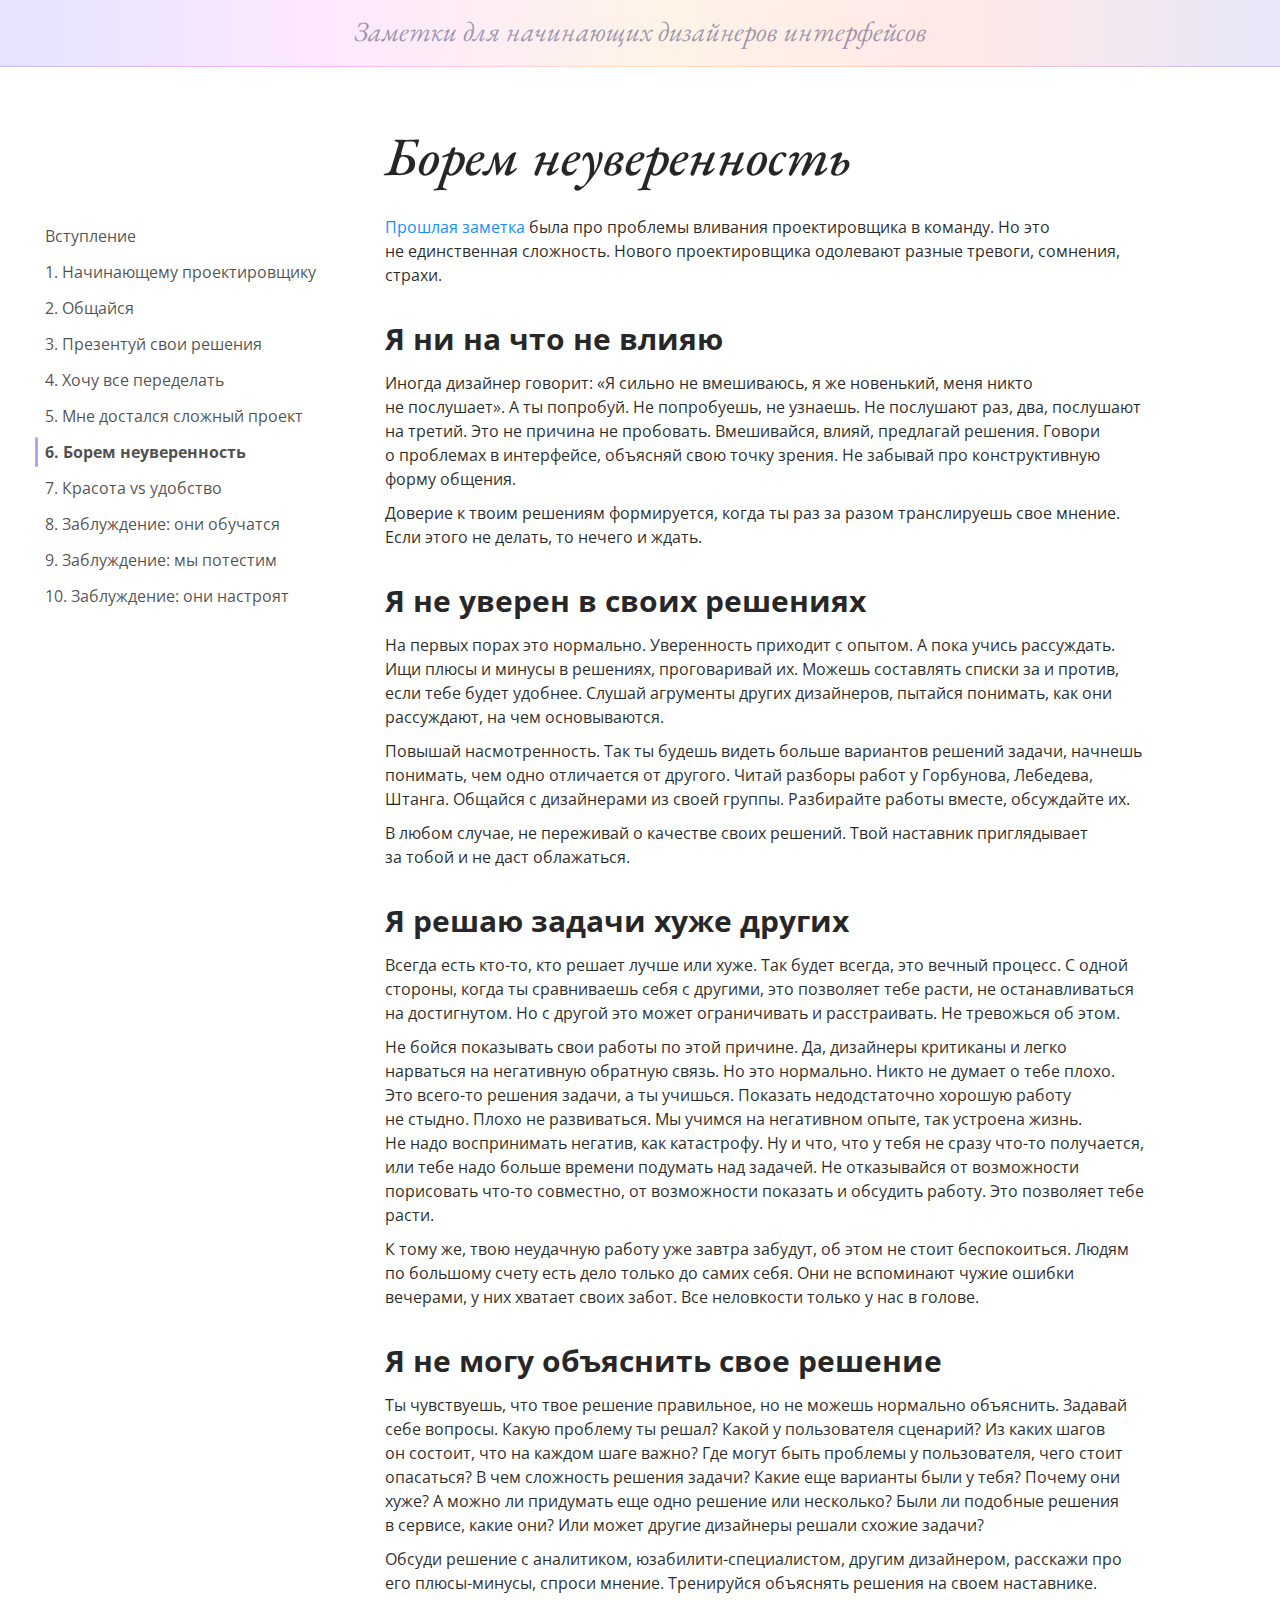
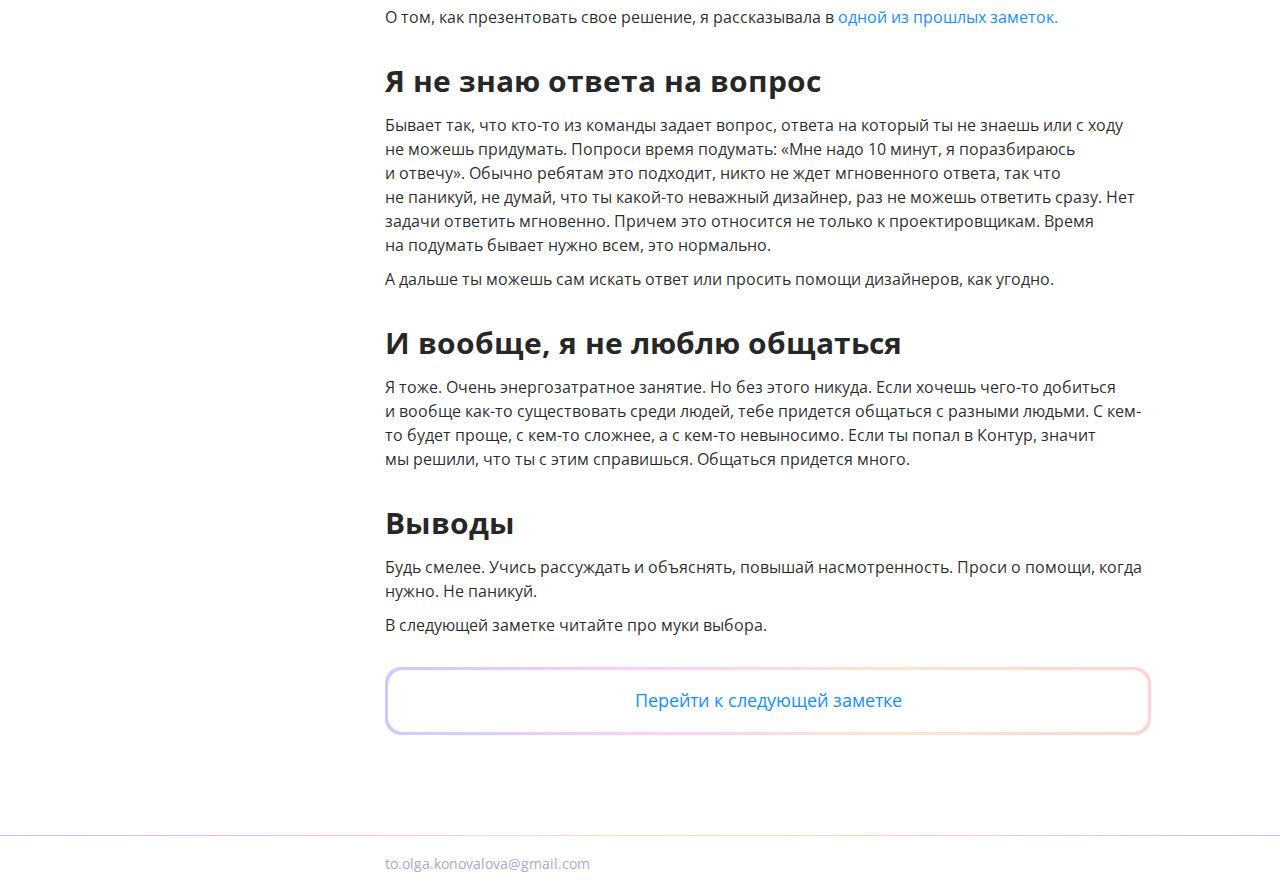
==== be-confident.html @ 61f2d7f6 "1" ====
<!DOCTYPE html>
<html lang="ru">

<head>
    <meta charset="UTF-8">
    <meta http-equiv="X-UA-Compatible" content="IE=edge">
    <meta name="viewport" content="width=device-width">

    <title>Заметки для начинающих дизайнеров интерфейсов</title>
    <meta name="title" content="Заметки для начинающих дизайнеров интерфейсов">
    <meta name="description" content="10 заметок для начинающих дизайнеров интерфейсов">

    <script src="https://ajax.googleapis.com/ajax/libs/jquery/3.6.0/jquery.min.js"></script>

    <link rel="preconnect" href="https://fonts.googleapis.com"> 
    <link rel="preconnect" href="https://fonts.gstatic.com" crossorigin> 
    <link href="https://fonts.googleapis.com/css2?family=EB+Garamond:ital,wght@1,400;1,500&family=Open+Sans:wght@400;700&display=swap" rel="stylesheet">

    <link rel="stylesheet" href="./reset.css">
    <link rel="stylesheet" href="./style.css">
    
    <!-- Yandex.Metrika counter -->
    <script type="text/javascript" >
        (function(m,e,t,r,i,k,a){m[i]=m[i]||function(){(m[i].a=m[i].a||[]).push(arguments)};
        m[i].l=1*new Date();k=e.createElement(t),a=e.getElementsByTagName(t)[0],k.async=1,k.src=r,a.parentNode.insertBefore(k,a)})
        (window, document, "script", "https://mc.yandex.ru/metrika/tag.js", "ym");
    
        ym(89495087, "init", {
            clickmap:true,
            trackLinks:true,
            accurateTrackBounce:true,
            webvisor:true
        });
    </script>
    <noscript><div><img src="https://mc.yandex.ru/watch/89495087" style="position:absolute; left:-9999px;" alt="" /></div></noscript>
    <!-- /Yandex.Metrika counter -->
</head>

<body>

    <div class="site-title">
        <div class="burger">
        </div>
        <div class="title-container">
            <span>
                <a href="index.html">Заметки для&nbsp;начинающих дизайнеров интерфейсов</a>
            </span>
        </div>
    </div>

    <div class="gradient-divider">
    </div>

    <div class="navigation">
    </div>
        
    <div class="text">
        <h1>Борем неуверенность</h1>
            <p>
                <a href="./too-hard.html">Прошлая заметка</a> была про проблемы вливания проектировщика в&nbsp;команду. Но&nbsp;это не&nbsp;единственная сложность. Нового проектировщика одолевают разные тревоги, сомнения, страхи.
            </p>
        <h2>
            Я&nbsp;ни&nbsp;на&nbsp;что не&nbsp;влияю
        </h2>
            <p>
                Иногда дизайнер говорит: &laquo;Я&nbsp;сильно не&nbsp;вмешиваюсь, я&nbsp;же новенький, меня никто не&nbsp;послушает&raquo;. А&nbsp;ты&nbsp;попробуй. Не&nbsp;попробуешь, не&nbsp;узнаешь. Не&nbsp;послушают раз, два, послушают на&nbsp;третий. Это не&nbsp;причина не&nbsp;пробовать. Вмешивайся, влияй, предлагай решения. Говори о&nbsp;проблемах в&nbsp;интерфейсе, объясняй свою точку зрения. Не&nbsp;забывай про конструктивную форму общения.
            </p>
            <p>
                Доверие к&nbsp;твоим решениям формируется, когда ты&nbsp;раз за&nbsp;разом транслируешь свое мнение. Если этого не&nbsp;делать, то&nbsp;нечего и&nbsp;ждать.
            </p>
        <h2>
            Я&nbsp;не&nbsp;уверен в&nbsp;своих решениях
        </h2>
            <p>
                На&nbsp;первых порах это нормально. Уверенность приходит с&nbsp;опытом. А&nbsp;пока учись рассуждать. Ищи плюсы и&nbsp;минусы в&nbsp;решениях, проговаривай&nbsp;их. Можешь составлять списки за&nbsp;и&nbsp;против, если тебе будет удобнее. Слушай агрументы других дизайнеров, пытайся понимать, как они рассуждают, на&nbsp;чем основываются.
            </p>
            <p>
                Повышай насмотренность. Так ты&nbsp;будешь видеть больше вариантов решений задачи, начнешь понимать, чем одно отличается от&nbsp;другого. Читай разборы работ у&nbsp;Горбунова, Лебедева, Штанга. Общайся с&nbsp;дизайнерами из&nbsp;своей группы. Разбирайте работы вместе, обсуждайте&nbsp;их.
            </p>
            <p>
                В&nbsp;любом случае, не&nbsp;переживай о&nbsp;качестве своих решений. Твой наставник приглядывает за&nbsp;тобой и&nbsp;не&nbsp;даст облажаться.
            </p>
        <h2>
            Я&nbsp;решаю задачи хуже других
        </h2>
            <p>
                Всегда есть кто-то, кто решает лучше или хуже. Так будет всегда, это вечный процесс. С&nbsp;одной стороны, когда ты&nbsp;сравниваешь себя с&nbsp;другими, это позволяет тебе расти, не&nbsp;останавливаться на&nbsp;достигнутом. Но&nbsp;с&nbsp;другой это может ограничивать и&nbsp;расстраивать. Не&nbsp;тревожься об&nbsp;этом.
            </p>
            <p>
                Не&nbsp;бойся показывать свои работы по&nbsp;этой причине. Да, дизайнеры критиканы и&nbsp;легко нарваться на&nbsp;негативную обратную связь. Но&nbsp;это нормально. Никто не&nbsp;думает о&nbsp;тебе плохо. Это всего-то решения задачи, а&nbsp;ты&nbsp;учишься. Показать недодстаточно хорошую работу не&nbsp;стыдно. Плохо не&nbsp;развиваться. Мы&nbsp;учимся на&nbsp;негативном опыте, так устроена жизнь. Не&nbsp;надо воспринимать негатив, как катастрофу. Ну&nbsp;и&nbsp;что, что у&nbsp;тебя не&nbsp;сразу что-то получается, или тебе надо больше времени подумать над задачей. Не&nbsp;отказывайся от&nbsp;возможности порисовать что-то совместно, от&nbsp;возможности показать и&nbsp;обсудить работу. Это позволяет тебе расти.
            </p>
            <p>
                К&nbsp;тому&nbsp;же, твою неудачную работу уже завтра забудут, об&nbsp;этом не&nbsp;стоит беспокоиться. Людям по&nbsp;большому счету есть дело только до&nbsp;самих себя. Они не&nbsp;вспоминают чужие ошибки вечерами, у&nbsp;них хватает своих забот. Все неловкости только у&nbsp;нас в&nbsp;голове.
            </p>
        <h2>
            Я&nbsp;не&nbsp;могу объяснить свое решение
        </h2>
            <p>
                Ты&nbsp;чувствуешь, что твое решение правильное, но&nbsp;не&nbsp;можешь нормально объяснить. Задавай себе вопросы. Какую проблему ты&nbsp;решал? Какой у&nbsp;пользователя сценарий? Из&nbsp;каких шагов он&nbsp;состоит, что на&nbsp;каждом шаге важно? Где могут быть проблемы у&nbsp;пользователя, чего стоит опасаться? В&nbsp;чем сложность решения задачи? Какие еще варианты были у&nbsp;тебя? Почему они хуже? А&nbsp;можно&nbsp;ли придумать еще одно решение или несколько? Были&nbsp;ли подобные решения в&nbsp;сервисе, какие они? Или может другие дизайнеры решали схожие задачи?
            </p>
            <p>
                Обсуди решение с&nbsp;аналитиком, юзабилити-специалистом, другим дизайнером, расскажи про его плюсы-минусы, спроси мнение. Тренируйся объяснять решения на&nbsp;своем наставнике.
            </p>
            <p>
                О&nbsp;том, как презентовать свое решение, я&nbsp;рассказывала в&nbsp;<a href="./present.html">одной из&nbsp;прошлых заметок.</a>
            </p>
        <h2>
            Я&nbsp;не&nbsp;знаю ответа на&nbsp;вопрос
        </h2>
            <p>
                Бывает так, что кто-то из&nbsp;команды задает вопрос, ответа на&nbsp;который ты&nbsp;не&nbsp;знаешь или с&nbsp;ходу не&nbsp;можешь придумать. Попроси время подумать: &laquo;Мне надо 10&nbsp;минут, я&nbsp;поразбираюсь и&nbsp;отвечу&raquo;. Обычно ребятам это подходит, никто не&nbsp;ждет мгновенного ответа, так что не&nbsp;паникуй, не&nbsp;думай, что ты&nbsp;какой-то неважный дизайнер, раз не&nbsp;можешь ответить сразу. Нет задачи ответить мгновенно. Причем это относится не&nbsp;только к&nbsp;проектировщикам. Время на&nbsp;подумать бывает нужно всем, это нормально.
            </p>
            <p>
                А&nbsp;дальше ты&nbsp;можешь сам искать ответ или просить помощи дизайнеров, как угодно.
            </p>
        <h2>
            И&nbsp;вообще, я&nbsp;не&nbsp;люблю общаться
        </h2>
            <p>
                Я&nbsp;тоже. Очень энергозатратное занятие. Но&nbsp;без этого никуда. Если хочешь чего-то добиться и&nbsp;вообще как-то существовать среди людей, тебе придется общаться с&nbsp;разными людьми. С&nbsp;кем-то будет проще, с&nbsp;кем-то сложнее, а&nbsp;с&nbsp;кем-то невыносимо. Если ты&nbsp;попал в&nbsp;Контур, значит мы&nbsp;решили, что ты&nbsp;с&nbsp;этим справишься. Общаться придется много.
            </p>
        <h2>
            Выводы
        </h2>
            <p>
                Будь смелее. Учись рассуждать и&nbsp;объяснять, повышай насмотренность. Проси о&nbsp;помощи, когда нужно. Не&nbsp;паникуй.
            </p>
            <p>
                В&nbsp;следующей заметке читайте про муки выбора.
            </p>

        <div class="next-article-wrap">
            <a href="">
                <div class="next-article">
                    <span>Перейти к следующей заметке</span>
                </div>
            </a>
        </div>

    </div>

    <div class="gradient-divider">
    </div>

    <footer>
        <div class="facepalm"></div>
        <div class="footer-content">
            <a href="mailto:to.olga.konovalova@gmail.com">to.olga.konovalova@gmail.com</a>
        </div>
    </footer>

</body>

<script src="./navigation.js"></script>

</html>
---- style.css ----
body {
    overflow: auto;
    width: 100%;
    display: flex;
    flex-direction: row;
    flex-wrap: wrap;
    justify-content: center;
    font-family: 'Open Sans', sans-serif;
    font-style: normal;
    font-weight: 400;
    font-size: 16px;
    line-height: 24px;
    color: rgba(0, 0, 0, 0.85);
}

footer {
    width: 100%;
    display: flex;
    flex-direction: row;
    flex-wrap: wrap;
    justify-content: center;
}

.footer-content {
    max-width: 760px;
    width: 100%;
    margin-right: 100px;
    margin-top: 15px;
    margin-bottom: 16px;
}

.facepalm {
    width: 320px;
    margin-right: 30px;
}

::-webkit-scrollbar {
    width: 0px;
    background: transparent; /* make scrollbar transparent */
}

img {
    max-width: 100%;
    height: auto;
    margin-top: 10px;
    margin-bottom: 20px;
}

h1 {
    font-family: 'EB Garamond';
    font-style: italic;
    font-weight: 500;
    font-size: 54px;
    line-height: 78px;
    margin-top: 50px;
    margin-bottom: 20px;
}

h2 {
    font-weight: 700;
    font-size: 30px;
    margin-top: 40px;
    margin-bottom: 20px;
}

h3 {
    font-weight: 600;
    font-size: 22px;
    margin-top: 40px;
    margin-bottom: 10px;
}

h4 {
    font-weight: 600;
    font-size: 16px;
    margin-top: 10px;

}

p {
    margin-bottom: 10px;
}

.bc {
    font-family: 'EB Garamond';
    font-style: italic;
    font-size: 24px;
    font-weight: 50;
    margin-bottom: 11px;
    line-height: 120%;
    color: rgba(0, 0, 0, 0.7)
}

a {
    color: rgba(22, 144, 255, 1);
    text-decoration: none;
}

a:hover {
    text-decoration: underline;
}

a img {
    cursor: zoom-in;
}

a[href^="mailto:"] {
    font-size: 14px;
    line-height: 20px;
    color: rgba(170, 168, 197, 1);
}

a[href^="mailto:"]:hover {
    color: rgba(22, 144, 255, 1);
}

.navigation {
    user-select: none;
    display: block;
    position: -webkit-sticky; /* Safari */
    position: sticky;
    top: 0;
    align-self: flex-start; 
    width: 320px;
    margin-top: 129px;
    margin-right: 30px;
    padding-top: 22px;
    font-style: normal;
    font-weight: 400;
    font-size: 16px;
    line-height: 22px;
    color: rgba(0, 0, 0, 0.7);
    background-color: #FFFFFF;
}

.navigation li {
    list-style: none;
    list-style-type: none;
    margin: 0;
    padding: 7px 0px 7px 10px;
    vertical-align: middle;
}

.navigation a {
    color: rgba(0, 0, 0, 0.7);
}

.active {
    font-weight: 700;
    background: url('IMG/Rectangle_light.svg') no-repeat left center;
}

li a {
    color: rgba(0, 0, 0, 0.7);
}

.site-title {
    width: 100%;
    background: linear-gradient(89.99deg, #E4E3FF 0.01%, #FDE8FF 25%, #FFF3E7 52.08%, #FFE8E7 74.99%, #E7E7F8 99.99%);
    color: rgba(0, 7, 71, 0.4);
    display: grid;
    grid-template-columns: 68px 1fr 68px;
    align-items: center;
}

.title-container {
    justify-self: center;
    margin-top: 8px;
    margin-bottom: 12px;
}

.title-container span {
    font-family: 'EB Garamond';
    font-style: italic;
    font-weight: 100;
    font-size: 28px;
    line-height: 36px;
}

span a {
    text-decoration: none;
    color: rgba(0, 7, 71, 0.4);
}

.burger {
    background-image: url('IMG/burger-light.svg');
    width: 66px;
    height: 66px;
    cursor: pointer;
    visibility: hidden;
}

.gradient-divider {
    width: 100%;
    height: 1px;
    background: linear-gradient(
        to right,
        rgba(190, 190, 255, 1),
        rgba(255, 183, 255, 1),
        rgba(255, 223, 186, 1),
        rgba(255, 200, 195, 1),
        rgba(191, 191, 255, 1)
    );
}

.text {
    max-width: 760px;
    margin-bottom: 100px;
    margin-right: 100px;
}

.next-article-wrap {
    user-select: none;
    margin-top: 30px;
    width: 100%;
    font-family: 'Open Sans';
    font-style: normal;
    font-weight: 400;
    font-size: 18px;
    text-align: center;
    line-height: 24px;
    color: rgba(22, 144, 255, 1);
    background: transparent;
    border-radius :16px;
    position: relative;
    background: linear-gradient(
        to right,
        rgba(202, 202, 255, 1),
        rgba(255, 206, 255, 1),
        rgba(255, 230, 202, 1),
        rgba(255, 212, 209, 1)
    );
    padding: 3px;
}

.next-article-wrap a:hover {
    text-decoration: none;
}

.next-article {
    cursor: pointer;
    border-radius :15px;
    background: #FFFFFF;
    padding-top: 18px;
    padding-bottom: 20px;
}

@media (prefers-color-scheme: dark) {
    :root {
        color-scheme: dark; 
        background-color: #121212;
    }
    body {
        background-color: #121212;
        color: rgba(255, 255, 255, 0.9);
    }
    footer div a[href^="mailto:"] {
        color: rgba(255, 255, 255, 0.5);
    }
    img {
        opacity: 0.9;
      }
    .navigation {
        background-color: #121212;
        z-index: 100;
    }
    .bc, .navigation, .navigation a {
        color: rgba(255, 255, 255, 0.9);
    }
    .site-title {
        background: none;
        color: rgba(147, 135, 183, 0.7);
    }
    span a {
        color: rgba(147, 135, 183, 0.7);
    }
    .title-container {
        margin-top: 10px;
        margin-bottom: 12px;
    }
    .gradient-divider {
        background: linear-gradient(
            to right,
            rgba(69, 69, 194, 0.5),
            rgba(220, 111, 220, 0.5),
            rgba(233, 132, 15, 0.5),
            rgba(210, 58, 46, 0.5),
            rgba(49, 49, 174, 0.5)
        );
    }
    .next-article-wrap {
        background: linear-gradient(
            to right,
            rgba(46, 76, 182, 1),
            rgba(160, 35, 152, 1),
            rgba(160, 37, 41, 1),
            rgba(50, 19, 153, 1)
        );
    }
    .next-article {
        background-color: #121212;
    }
    .burger {
        background-image: url('IMG/burger-light.svg');
        width: 66px;
        height: 66px;
        opacity: 50%;
        cursor: pointer;
        visibility: hidden;
    }
    .active {
        background: url('IMG/Rectangle_dark.svg') no-repeat left center;
    }
  }

@media only screen 
    and (min-width: 300px)
    and (max-width: 1200px)
    {
        h1 {
            font-size: 40px;
            line-height: 42px;
            margin-top: 30px;
            margin-bottom: 20px;
        }
        
        h2 {
            font-size: 20px;
            line-height: 28px;
            margin-top: 30px;
            margin-bottom: 10px;
        }
        h3 {
            font-size: 16px;
            margin-top: 30px;
            margin-bottom: 10px;
        }
        h4 {
            font-size: 20px;
            margin-top: 20px;
            margin-bottom: 10px;
            font-family: 'EB Garamond';
            font-style: italic;
            font-weight: 400;
        }
        .bc {
            font-size: 20px;
            margin-bottom: 20px;
            line-height: 24px;
        }
        .burger {
            visibility: visible;
        }
        .navigation {
            display: none;
            position: absolute;
            width: 100%;
            top: -57px;
            left: 0;
            font-size: 16px;
            box-shadow: 0px 6px 20px rgba(0, 0, 0, 0.2);
        }
        .navigation ul {
            padding-left: 20px;
            padding-right: 24px;
            padding-bottom: 24px;
        }
        .navigation li {
            padding: 14px 0px 14px 10px;
        }
        .text {
            width: auto;
            margin-right: 0;
            margin-bottom: 50px;
            padding-left: 24px;
            padding-right: 24px;
        }
        .footer-content {
            margin-right: 0;
            padding-left: 24px;
            padding-right: 24px;
        }
        .facepalm {
            display: none;
        }
        .title-container span {
            font-size: 22px;
            line-height: 22px;
        }
    }

@media only screen 
    and (min-width: 705px)
    and (max-width: 1200px)
    {
        .navigation {
            left: 0;
            top: 0;
            width: auto;
            padding-left: 12px;
            padding-right: 48px;
            padding-top: 12px;
            margin-top: 67px;
            box-shadow: 0px 6px 20px rgba(0, 0, 0, 0.2);
        }
        .navigation {
            padding-top: 32px;
            padding-right: 32px;
            padding-bottom: 10px;
        }
        .navigation li {
            padding: 9px 0px 9px 10px;
        }
        .bc {
            margin-bottom: 11px;
            }
    }
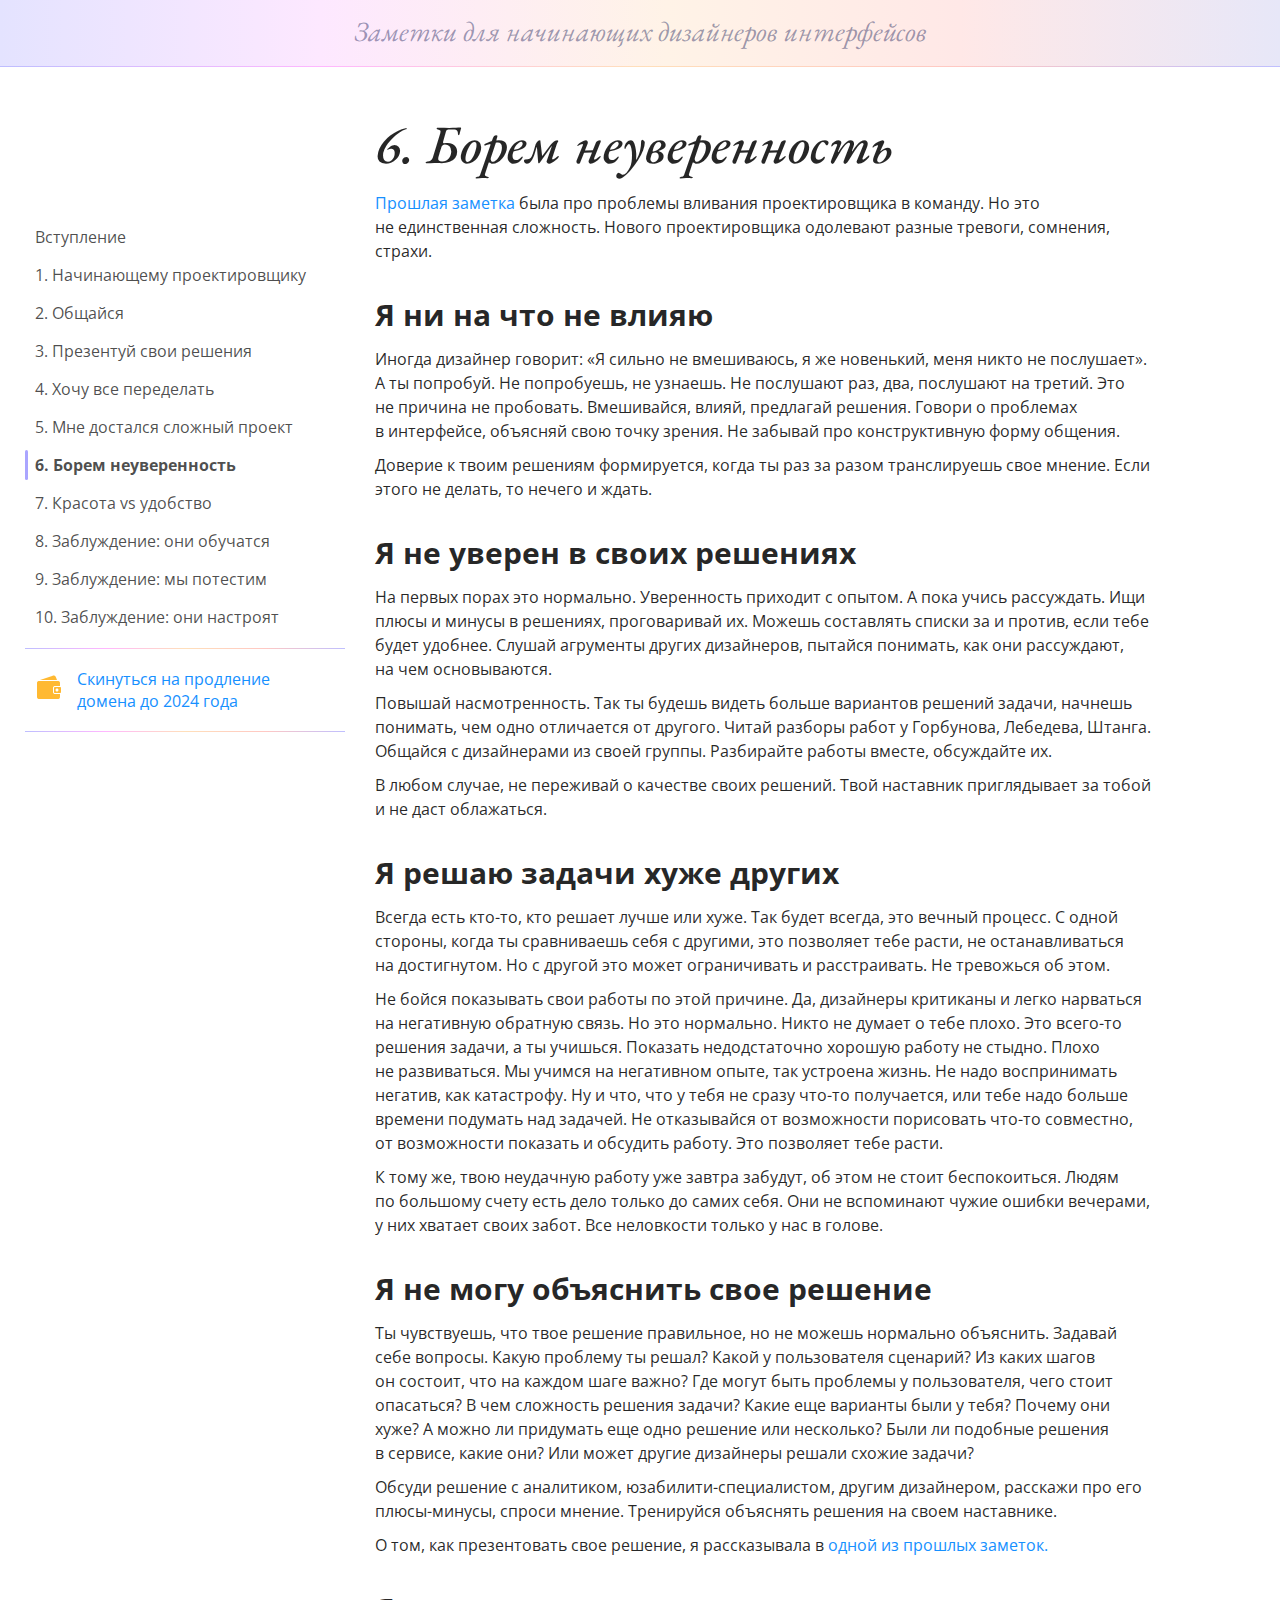
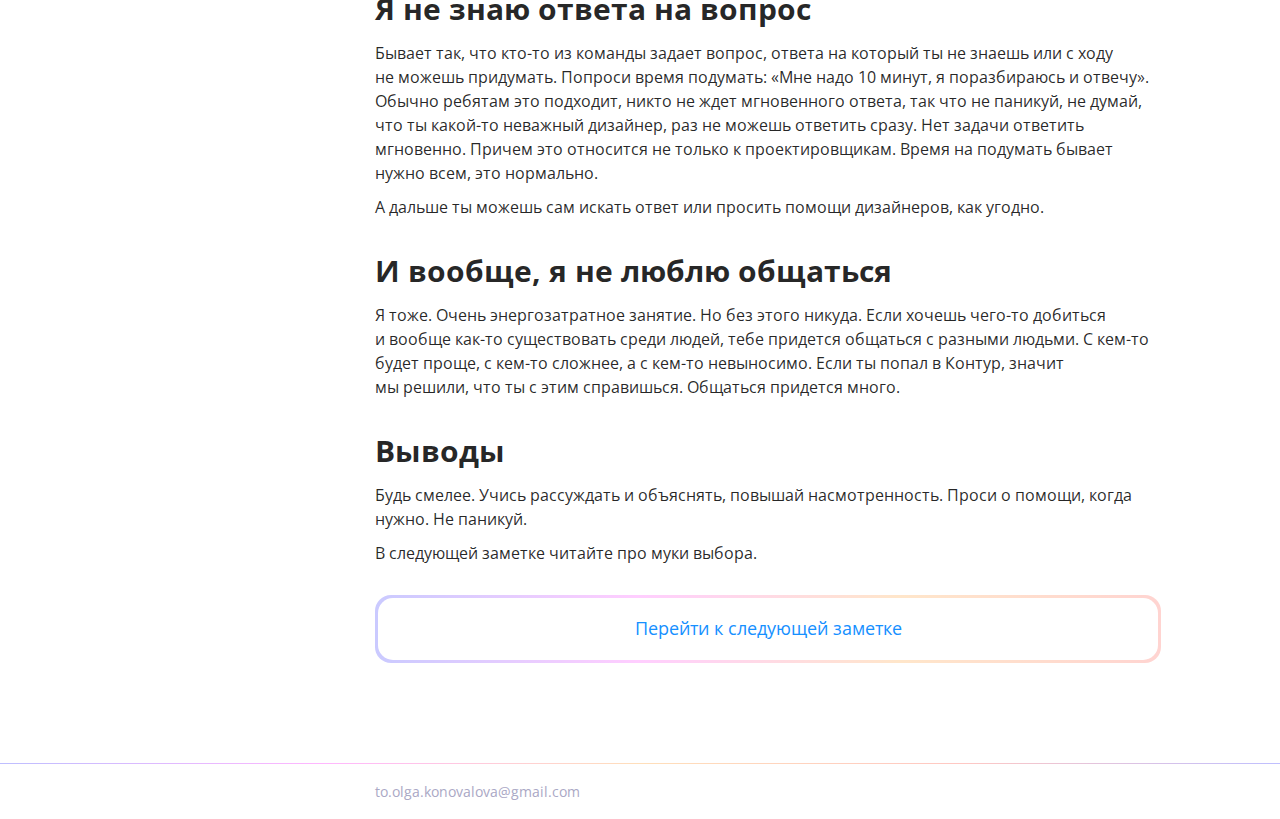
==== commit 43124361: "Donation" ====
--- a/be-confident.html
+++ b/be-confident.html
@@ -55,7 +55,7 @@
     </div>
         
     <div class="text">
-        <h1>Борем неуверенность</h1>
+        <h1>6. Борем неуверенность</h1>
             <p>
                 <a href="./too-hard.html">Прошлая заметка</a> была про проблемы вливания проектировщика в&nbsp;команду. Но&nbsp;это не&nbsp;единственная сложность. Нового проектировщика одолевают разные тревоги, сомнения, страхи.
             </p>
--- a/style.css
+++ b/style.css
@@ -12,7 +12,6 @@
     line-height: 24px;
     color: rgba(0, 0, 0, 0.85);
 }
-
 footer {
     width: 100%;
     display: flex;
@@ -20,67 +19,56 @@
     flex-wrap: wrap;
     justify-content: center;
 }
-
 .footer-content {
-    max-width: 760px;
+    max-width: 780px;
     width: 100%;
     margin-right: 100px;
     margin-top: 15px;
     margin-bottom: 16px;
 }
-
 .facepalm {
     width: 320px;
     margin-right: 30px;
 }
-
 ::-webkit-scrollbar {
     width: 0px;
     background: transparent; /* make scrollbar transparent */
 }
-
 img {
     max-width: 100%;
     height: auto;
     margin-top: 10px;
     margin-bottom: 20px;
 }
-
 h1 {
     font-family: 'EB Garamond';
     font-style: italic;
     font-weight: 500;
     font-size: 54px;
-    line-height: 78px;
+    line-height: 54px;
     margin-top: 50px;
     margin-bottom: 20px;
 }
-
 h2 {
     font-weight: 700;
     font-size: 30px;
     margin-top: 40px;
     margin-bottom: 20px;
 }
-
 h3 {
     font-weight: 600;
     font-size: 22px;
     margin-top: 40px;
     margin-bottom: 10px;
 }
-
 h4 {
     font-weight: 600;
     font-size: 16px;
     margin-top: 10px;
-
-}
-
+}
 p {
     margin-bottom: 10px;
 }
-
 .bc {
     font-family: 'EB Garamond';
     font-style: italic;
@@ -90,30 +78,24 @@
     line-height: 120%;
     color: rgba(0, 0, 0, 0.7)
 }
-
 a {
     color: rgba(22, 144, 255, 1);
     text-decoration: none;
 }
-
 a:hover {
     text-decoration: underline;
 }
-
 a img {
     cursor: zoom-in;
 }
-
 a[href^="mailto:"] {
     font-size: 14px;
     line-height: 20px;
     color: rgba(170, 168, 197, 1);
 }
-
 a[href^="mailto:"]:hover {
     color: rgba(22, 144, 255, 1);
 }
-
 .navigation {
     user-select: none;
     display: block;
@@ -132,28 +114,41 @@
     color: rgba(0, 0, 0, 0.7);
     background-color: #FFFFFF;
 }
-
+.navigation ul {
+    margin-bottom: 12px;
+}
 .navigation li {
     list-style: none;
     list-style-type: none;
     margin: 0;
-    padding: 7px 0px 7px 10px;
+    padding: 8px 0px 8px 10px;
     vertical-align: middle;
 }
-
-.navigation a {
+.navigation li:hover {
+    background: url('IMG/Rectangle_light_opacity.svg') no-repeat left center;
+}
+.navigation li a {
     color: rgba(0, 0, 0, 0.7);
-}
-
-.active {
+    text-decoration: none;
+}
+.navigation li.active {
     font-weight: 700;
     background: url('IMG/Rectangle_light.svg') no-repeat left center;
 }
-
-li a {
-    color: rgba(0, 0, 0, 0.7);
-}
-
+.navigation li.active:hover {
+    background: url('IMG/Rectangle_light.svg') no-repeat left center;
+}
+.donation {
+    display: flex;
+    flex-wrap: nowrap;
+    align-items: center;
+    padding-top: 12px;
+    padding-left: 12px;
+    padding-bottom: 12px;
+}
+.donation img {
+    margin-right: 16px;
+}
 .site-title {
     width: 100%;
     background: linear-gradient(89.99deg, #E4E3FF 0.01%, #FDE8FF 25%, #FFF3E7 52.08%, #FFE8E7 74.99%, #E7E7F8 99.99%);
@@ -162,13 +157,11 @@
     grid-template-columns: 68px 1fr 68px;
     align-items: center;
 }
-
 .title-container {
     justify-self: center;
     margin-top: 8px;
     margin-bottom: 12px;
 }
-
 .title-container span {
     font-family: 'EB Garamond';
     font-style: italic;
@@ -176,12 +169,10 @@
     font-size: 28px;
     line-height: 36px;
 }
-
 span a {
     text-decoration: none;
     color: rgba(0, 7, 71, 0.4);
 }
-
 .burger {
     background-image: url('IMG/burger-light.svg');
     width: 66px;
@@ -189,7 +180,6 @@
     cursor: pointer;
     visibility: hidden;
 }
-
 .gradient-divider {
     width: 100%;
     height: 1px;
@@ -202,9 +192,8 @@
         rgba(191, 191, 255, 1)
     );
 }
-
 .text {
-    max-width: 760px;
+    max-width: 780px;
     margin-bottom: 100px;
     margin-right: 100px;
 }
@@ -264,7 +253,7 @@
         background-color: #121212;
         z-index: 100;
     }
-    .bc, .navigation, .navigation a {
+    .bc, .navigation, .navigation li a {
         color: rgba(255, 255, 255, 0.9);
     }
     .site-title {
@@ -308,7 +297,15 @@
         cursor: pointer;
         visibility: hidden;
     }
-    .active {
+    .navigation li.active {
+        font-weight: 700;
+        background: url('IMG/Rectangle_dark.svg') no-repeat left center;
+        cursor: default;
+    }
+    .navigation li:hover {
+        background: url('IMG/Rectangle_dark_opacity.svg') no-repeat left center;
+    }
+    .navigation li.active:hover {
         background: url('IMG/Rectangle_dark.svg') no-repeat left center;
     }
   }
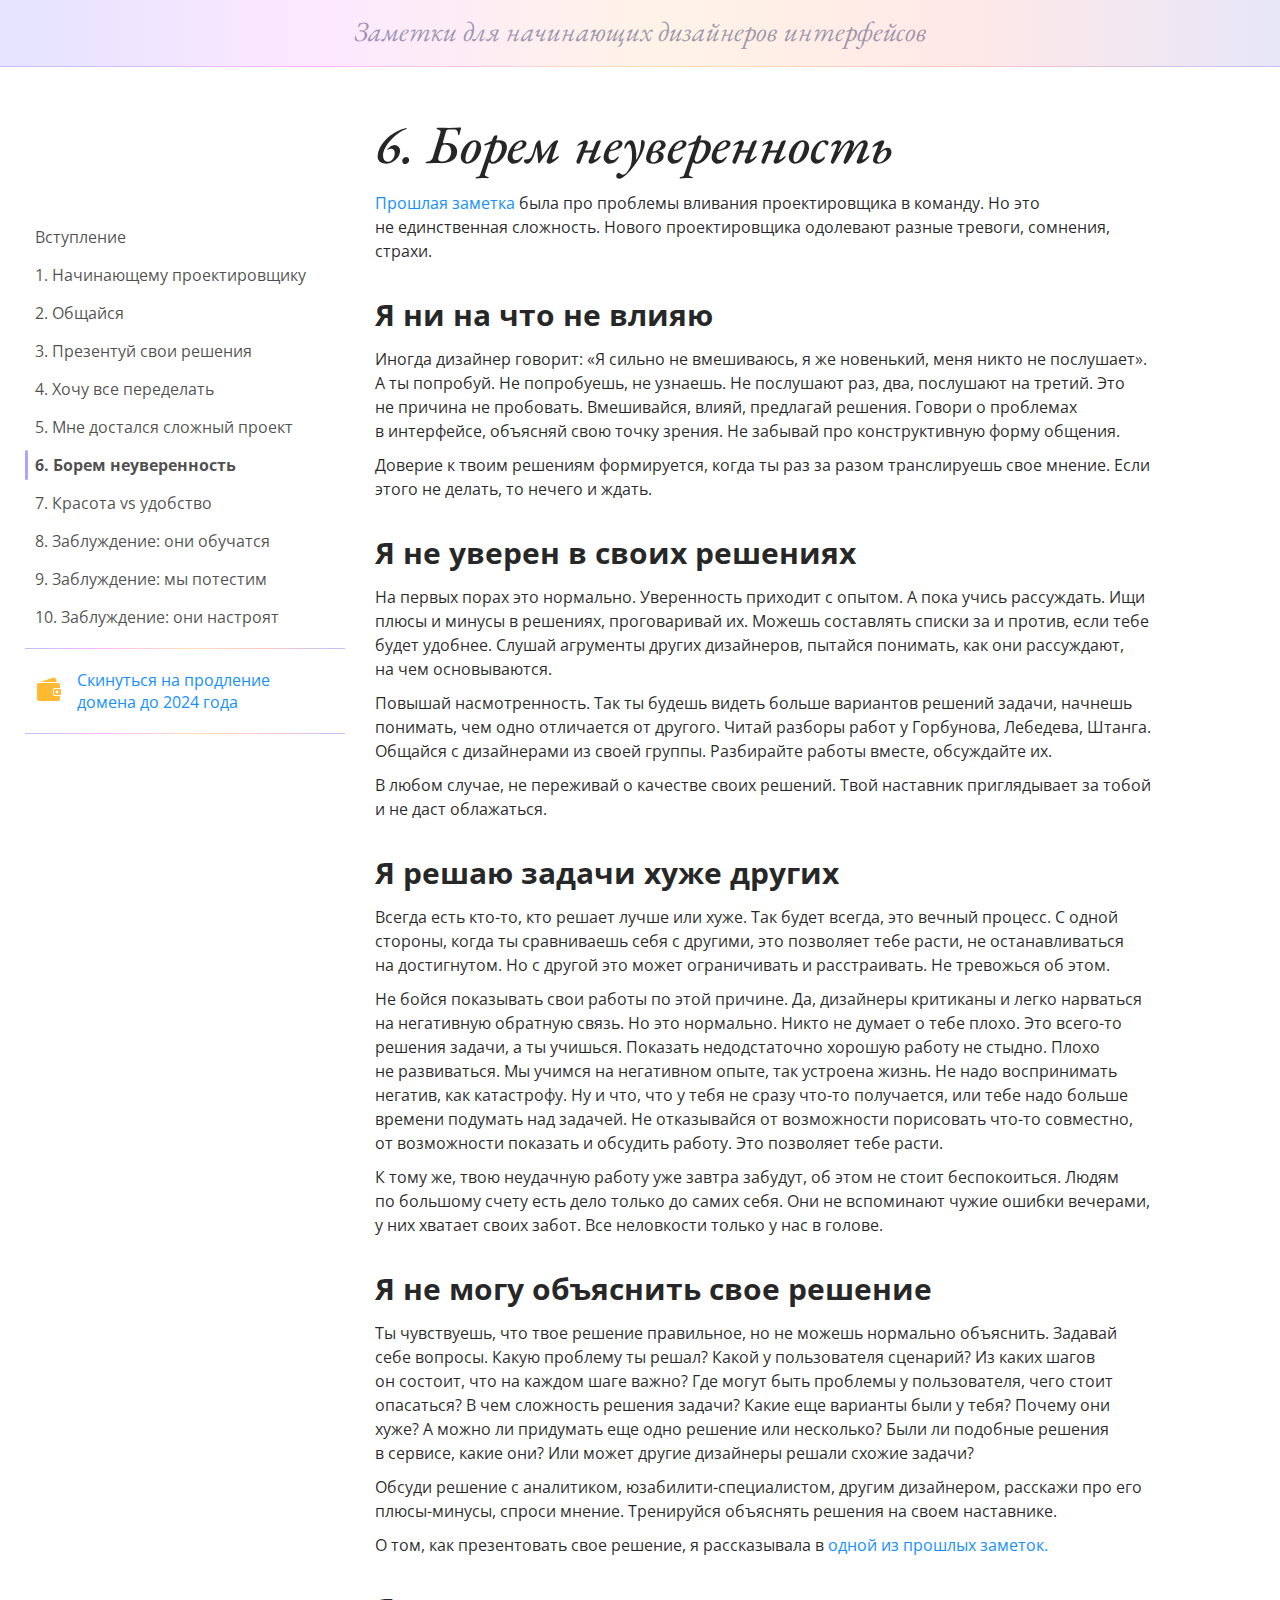
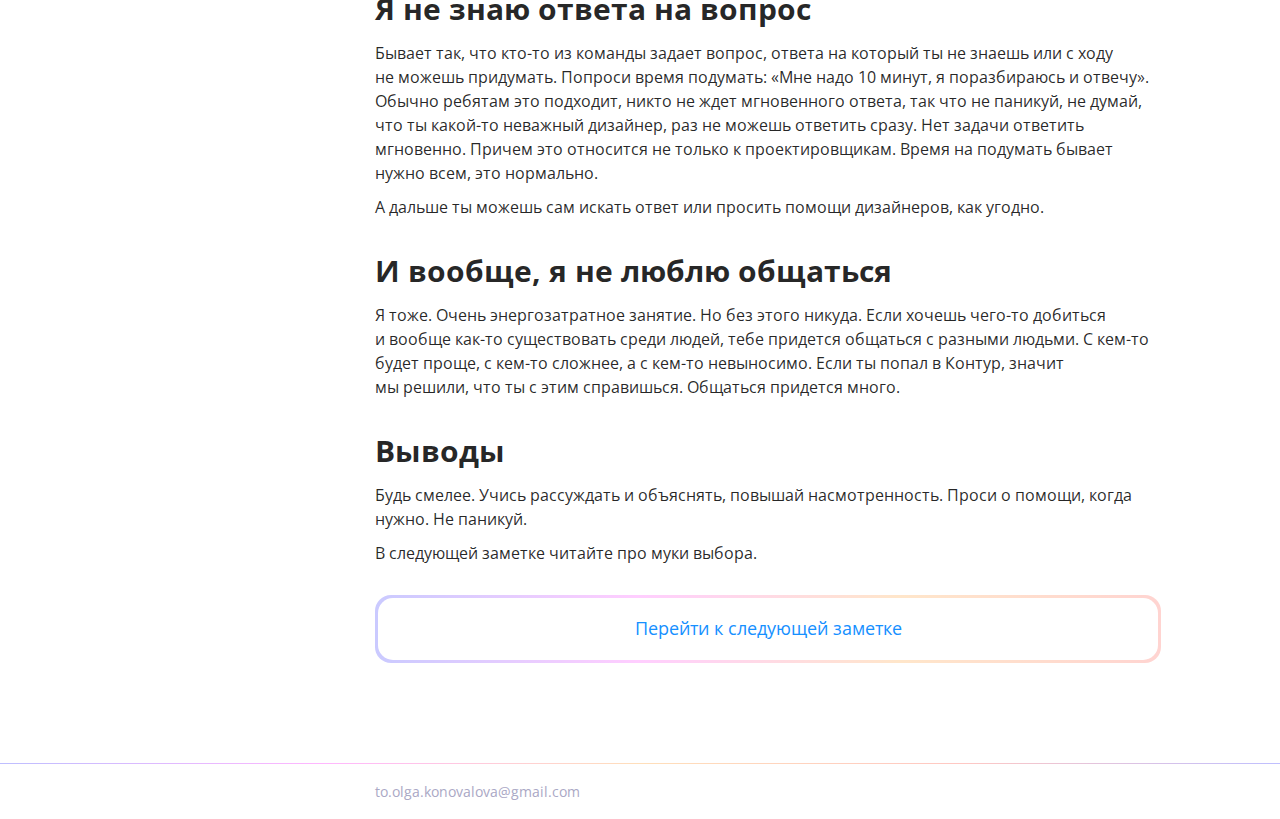
==== commit 49c43017: "1" ====
--- a/be-confident.html
+++ b/be-confident.html
@@ -8,7 +8,7 @@
 
     <title>Заметки для начинающих дизайнеров интерфейсов</title>
     <meta name="title" content="Заметки для начинающих дизайнеров интерфейсов">
-    <meta name="description" content="10 заметок для начинающих дизайнеров интерфейсов">
+    <meta name="description" content="Заметки для начинающих дизайнеров интерфейсов">
 
     <script src="https://ajax.googleapis.com/ajax/libs/jquery/3.6.0/jquery.min.js"></script>
 
--- a/style.css
+++ b/style.css
@@ -345,6 +345,9 @@
             margin-bottom: 20px;
             line-height: 24px;
         }
+        a:hover {
+            text-decoration: none;
+        }
         .burger {
             visibility: visible;
         }
@@ -352,7 +355,7 @@
             display: none;
             position: absolute;
             width: 100%;
-            top: -57px;
+            top: -56px;
             left: 0;
             font-size: 16px;
             box-shadow: 0px 6px 20px rgba(0, 0, 0, 0.2);
@@ -360,10 +363,19 @@
         .navigation ul {
             padding-left: 20px;
             padding-right: 24px;
-            padding-bottom: 24px;
+            padding-bottom: 12px;
         }
         .navigation li {
-            padding: 14px 0px 14px 10px;
+            padding: 12px 0px 12px 10px;
+        }
+        .navigation .donation {
+            padding-top: 12px;
+            padding-left: 32px;
+            padding-right: 24px;
+            padding-bottom: 12px;
+        }
+        .navigation div.gradient-divider:nth-child(4) {
+            display: none;
         }
         .text {
             width: auto;
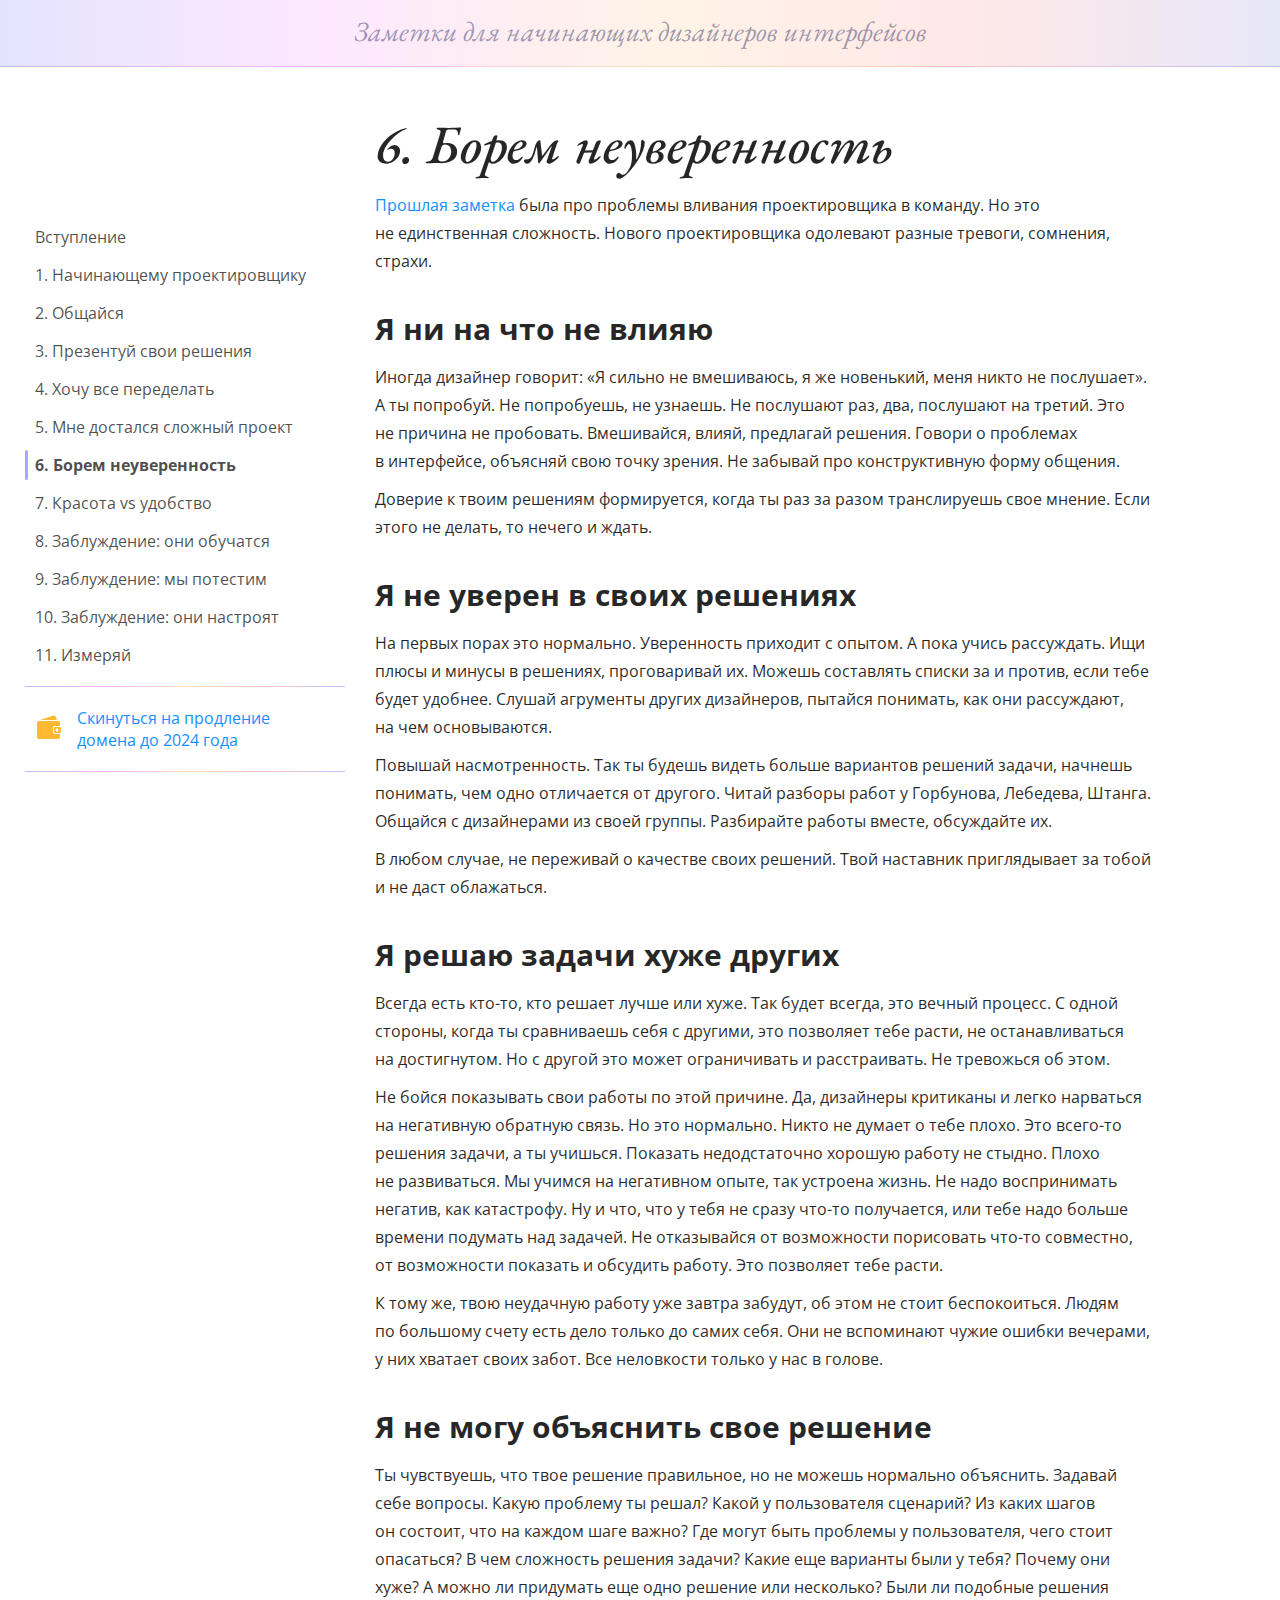
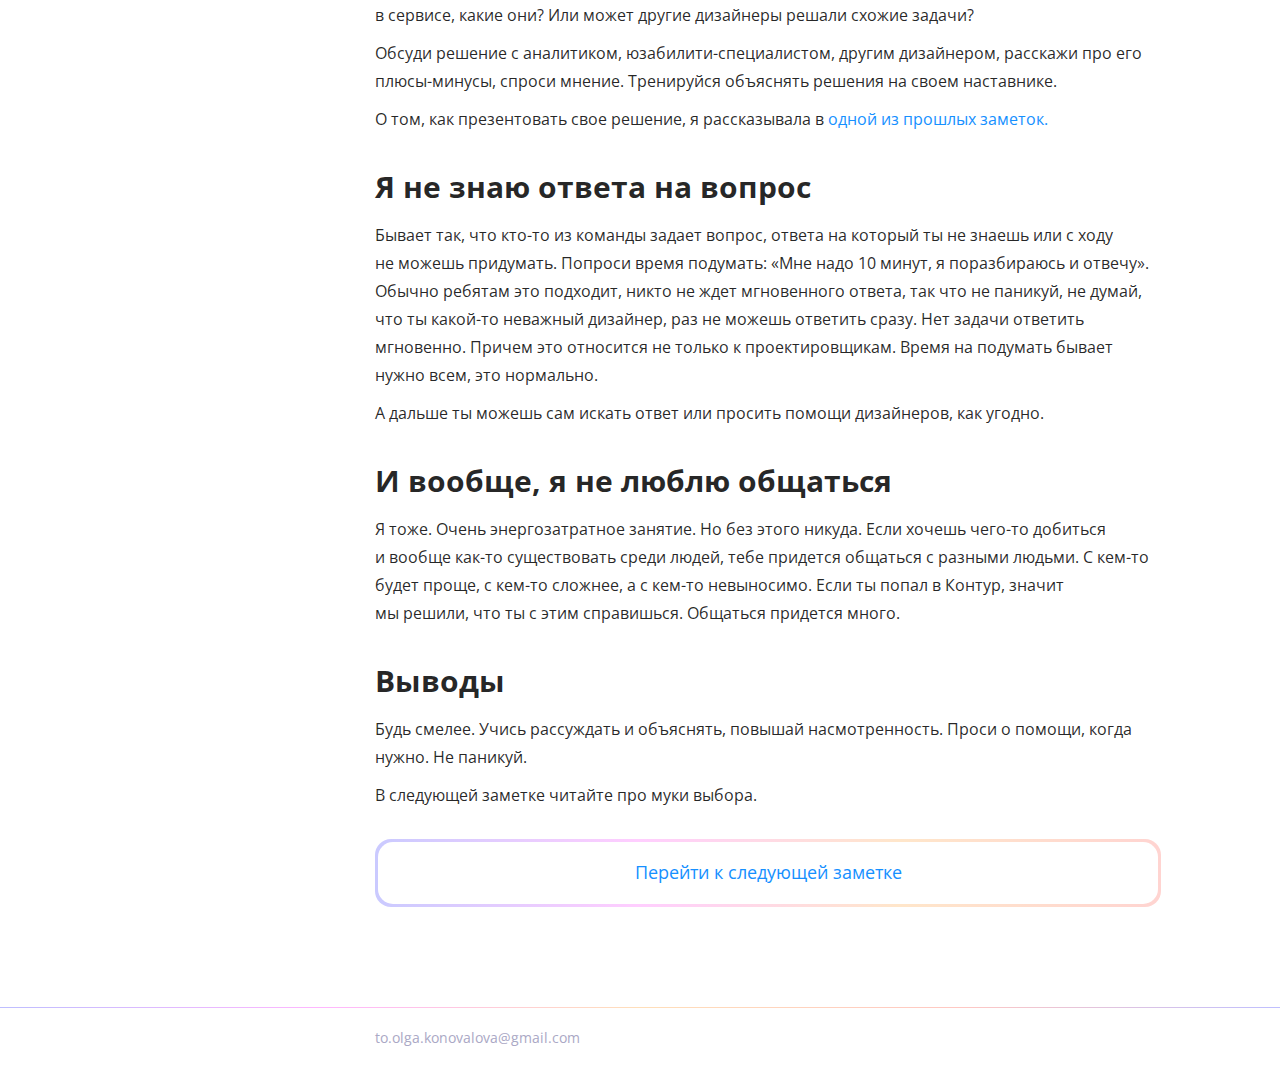
==== commit 3294a405: "Добавил предзагрузку всех страниц сайта" ====
--- a/be-confident.html
+++ b/be-confident.html
@@ -153,4 +153,28 @@
 
 <script src="./navigation.js"></script>
 
+<script type="speculationrules">
+    {
+        "prerender": [
+            {
+                "source": "list",
+                "urls": [
+                    "index.html",
+                    "new-designer.html",
+                    "talk.html",
+                    "present.html",
+                    "redesign.html",
+                    "too-hard.html",
+                    "be-confident.html",
+                    "beauty-vs-usability.html",
+                    "they-will-adjust.html",
+                    "they-will-learn.html",
+                    "we-will-test.html",
+                    "research.html"
+                ]
+            }
+        ]
+    }
+</script>
+
 </html>--- a/style.css
+++ b/style.css
@@ -9,7 +9,7 @@
     font-style: normal;
     font-weight: 400;
     font-size: 16px;
-    line-height: 24px;
+    line-height: 28px;
     color: rgba(0, 0, 0, 0.85);
 }
 footer {
@@ -406,21 +406,14 @@
             left: 0;
             top: 0;
             width: auto;
-            padding-left: 12px;
-            padding-right: 48px;
-            padding-top: 12px;
+            padding-top: 32px;
             margin-top: 67px;
             box-shadow: 0px 6px 20px rgba(0, 0, 0, 0.2);
         }
-        .navigation {
-            padding-top: 32px;
-            padding-right: 32px;
-            padding-bottom: 10px;
-        }
         .navigation li {
             padding: 9px 0px 9px 10px;
         }
-        .bc {
-            margin-bottom: 11px;
-            }
+        .donation {
+            margin-right: 14px;
+        }
     }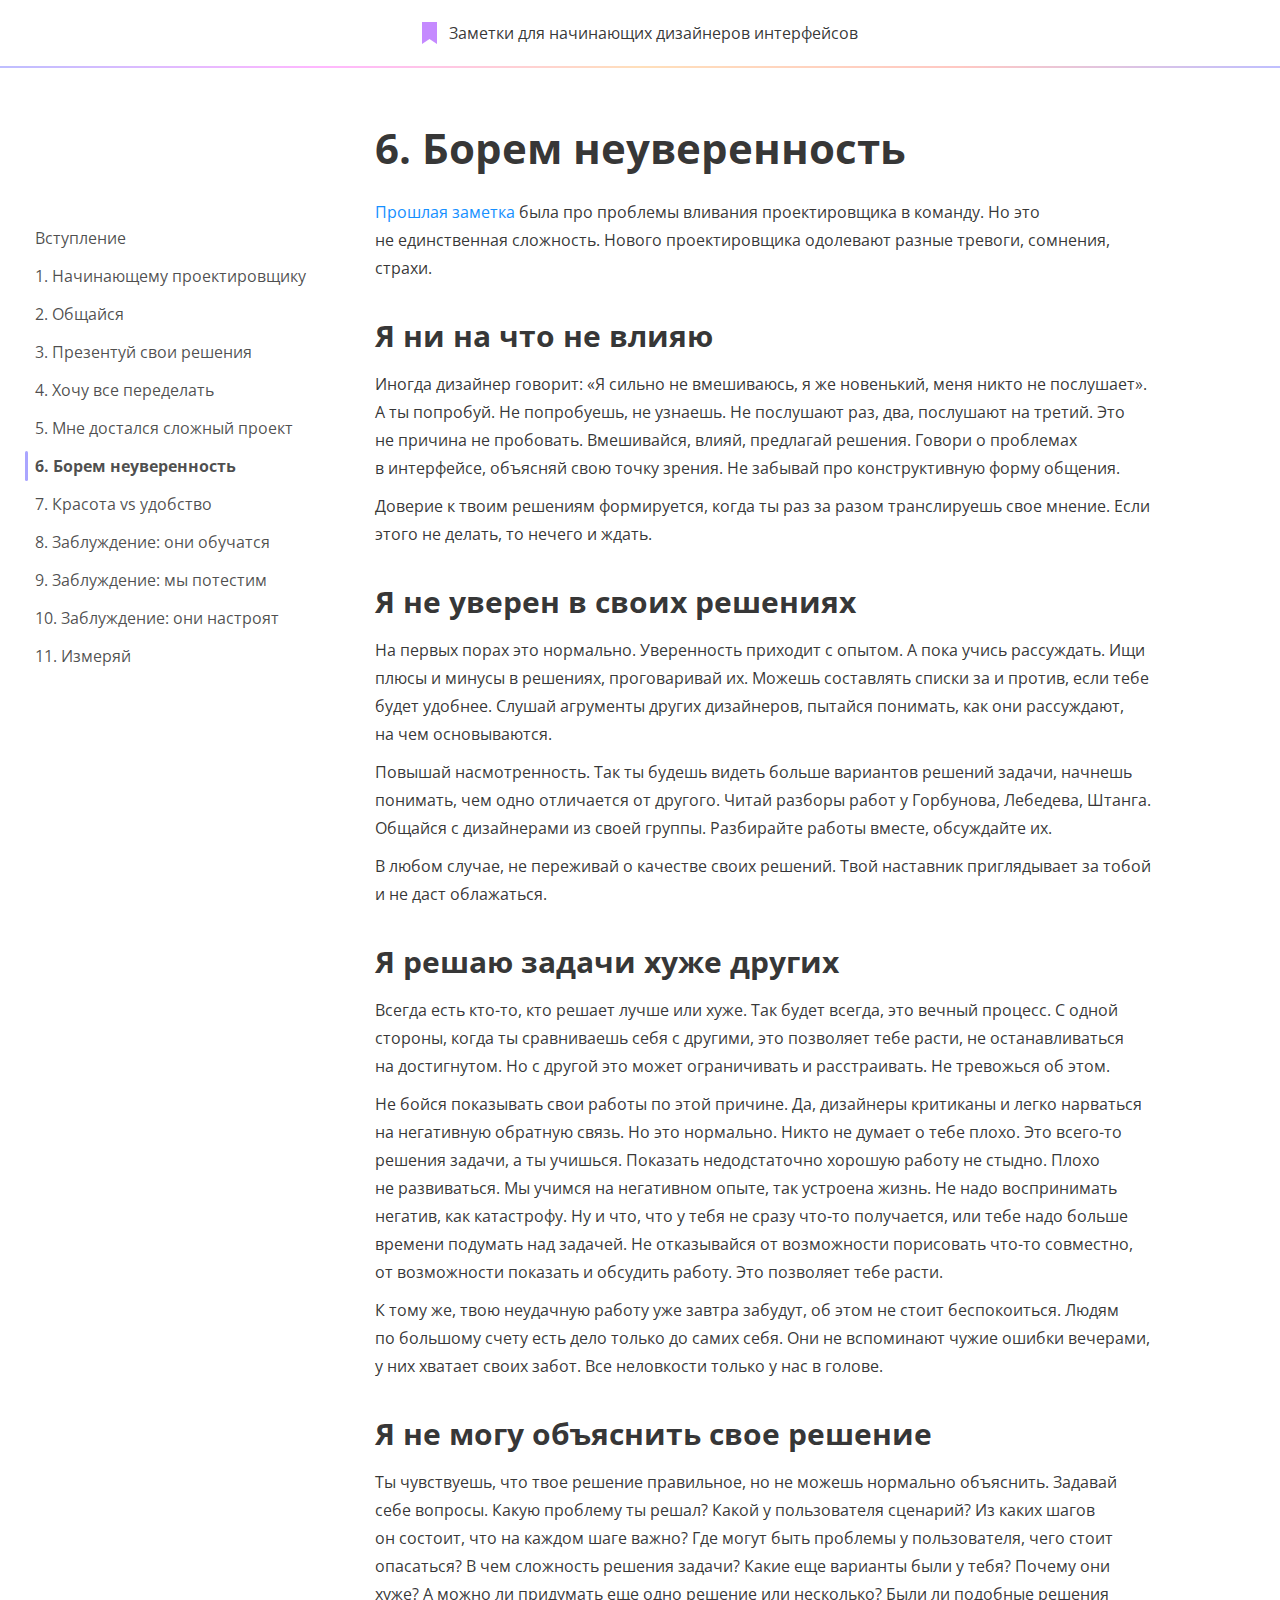
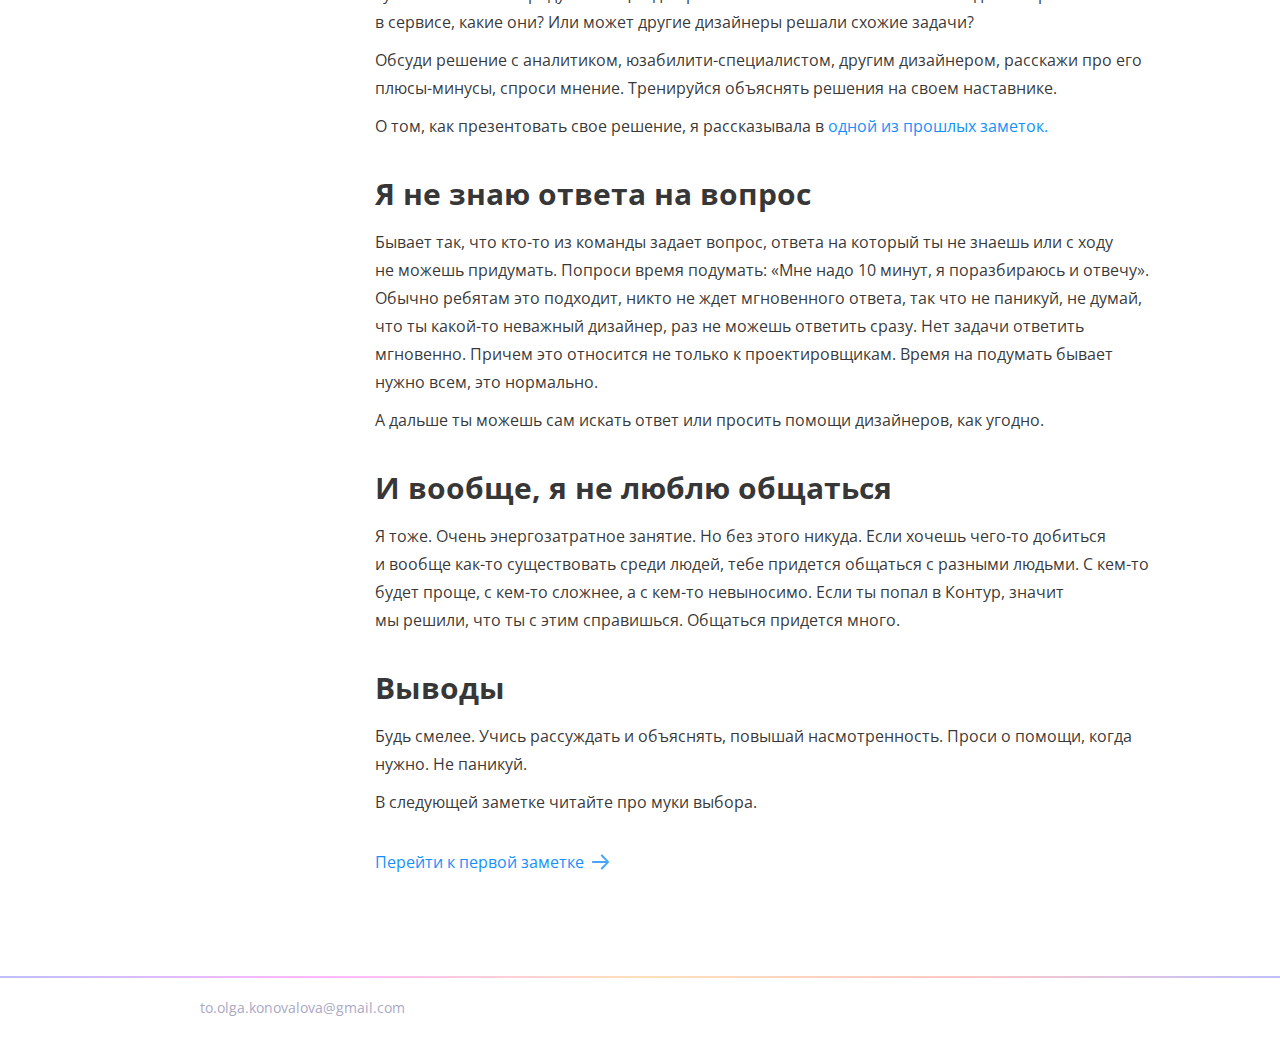
==== commit fadec75d: "Всё кроме футера" ====
--- a/be-confident.html
+++ b/be-confident.html
@@ -38,21 +38,7 @@
 
 <body>
 
-    <div class="site-title">
-        <div class="burger">
-        </div>
-        <div class="title-container">
-            <span>
-                <a href="index.html">Заметки для&nbsp;начинающих дизайнеров интерфейсов</a>
-            </span>
-        </div>
-    </div>
-
-    <div class="gradient-divider">
-    </div>
-
-    <div class="navigation">
-    </div>
+    <script src="./header.js"></script>
         
     <div class="text">
         <h1>6. Борем неуверенность</h1>
@@ -129,25 +115,7 @@
                 В&nbsp;следующей заметке читайте про муки выбора.
             </p>
 
-        <div class="next-article-wrap">
-            <a href="">
-                <div class="next-article">
-                    <span>Перейти к следующей заметке</span>
-                </div>
-            </a>
-        </div>
-
     </div>
-
-    <div class="gradient-divider">
-    </div>
-
-    <footer>
-        <div class="facepalm"></div>
-        <div class="footer-content">
-            <a href="mailto:to.olga.konovalova@gmail.com">to.olga.konovalova@gmail.com</a>
-        </div>
-    </footer>
 
 </body>
 
@@ -159,18 +127,18 @@
             {
                 "source": "list",
                 "urls": [
-                    "index.html",
-                    "new-designer.html",
-                    "talk.html",
-                    "present.html",
-                    "redesign.html",
-                    "too-hard.html",
-                    "be-confident.html",
-                    "beauty-vs-usability.html",
-                    "they-will-adjust.html",
-                    "they-will-learn.html",
-                    "we-will-test.html",
-                    "research.html"
+                    "/index.html",
+                    "/new-designer.html",
+                    "/talk.html",
+                    "/present.html", 
+                    "/redesign.html",
+                    "/too-hard.html",
+                    "/be-confident.html",
+                    "/beauty-vs-usability.html",
+                    "/they-will-adjust.html",
+                    "/they-will-learn.html",
+                    "/we-will-test.html",
+                    "/research.html"
                 ]
             }
         ]
--- a/style.css
+++ b/style.css
@@ -10,7 +10,7 @@
     font-weight: 400;
     font-size: 16px;
     line-height: 28px;
-    color: rgba(0, 0, 0, 0.85);
+    color: rgba(0, 0, 0, 0.80);
 }
 footer {
     width: 100%;
@@ -41,11 +41,11 @@
     margin-bottom: 20px;
 }
 h1 {
-    font-family: 'EB Garamond';
-    font-style: italic;
-    font-weight: 500;
-    font-size: 54px;
-    line-height: 54px;
+    font-family: 'Open Sans', sans-serif;
+    font-style: normal;
+    font-weight: 700;
+    font-size: 42px;
+    line-height: 60px;
     margin-top: 50px;
     margin-bottom: 20px;
 }
@@ -66,17 +66,21 @@
     font-size: 16px;
     margin-top: 10px;
 }
+
+b {
+    font-weight: 600;
+}
+
 p {
     margin-bottom: 10px;
 }
 .bc {
-    font-family: 'EB Garamond';
+    font-family: 'Open Sans', sans-serif;
     font-style: italic;
-    font-size: 24px;
-    font-weight: 50;
+    font-size: 16px;
+    font-weight: 600;
     margin-bottom: 11px;
-    line-height: 120%;
-    color: rgba(0, 0, 0, 0.7)
+    line-height: 28px;
 }
 a {
     color: rgba(22, 144, 255, 1);
@@ -151,23 +155,18 @@
 }
 .site-title {
     width: 100%;
-    background: linear-gradient(89.99deg, #E4E3FF 0.01%, #FDE8FF 25%, #FFF3E7 52.08%, #FFE8E7 74.99%, #E7E7F8 99.99%);
-    color: rgba(0, 7, 71, 0.4);
     display: grid;
     grid-template-columns: 68px 1fr 68px;
     align-items: center;
 }
 .title-container {
     justify-self: center;
-    margin-top: 8px;
-    margin-bottom: 12px;
+    display: flex;
+    justify-content: center;
+    align-items: center;
+    gap: 12px   ;
 }
 .title-container span {
-    font-family: 'EB Garamond';
-    font-style: italic;
-    font-weight: 100;
-    font-size: 28px;
-    line-height: 36px;
 }
 span a {
     text-decoration: none;
@@ -198,43 +197,18 @@
     margin-right: 100px;
 }
 
-.next-article-wrap {
+.next-article a {
+    margin-top: 32px;
+    cursor: pointer;
+    display: flex;
+    align-items: center;
+    gap: 8px;
     user-select: none;
-    margin-top: 30px;
-    width: 100%;
-    font-family: 'Open Sans';
-    font-style: normal;
-    font-weight: 400;
-    font-size: 18px;
-    text-align: center;
-    line-height: 24px;
     color: rgba(22, 144, 255, 1);
-    background: transparent;
-    border-radius :16px;
-    position: relative;
-    background: linear-gradient(
-        to right,
-        rgba(202, 202, 255, 1),
-        rgba(255, 206, 255, 1),
-        rgba(255, 230, 202, 1),
-        rgba(255, 212, 209, 1)
-    );
-    padding: 3px;
-}
-
-.next-article-wrap a:hover {
-    text-decoration: none;
-}
-
-.next-article {
-    cursor: pointer;
-    border-radius :15px;
-    background: #FFFFFF;
-    padding-top: 18px;
-    padding-bottom: 20px;
-}
-
-@media (prefers-color-scheme: dark) {
+
+}
+
+/* @media (prefers-color-scheme: dark) {
     :root {
         color-scheme: dark; 
         background-color: #121212;
@@ -308,7 +282,7 @@
     .navigation li.active:hover {
         background: url('IMG/Rectangle_dark.svg') no-repeat left center;
     }
-  }
+  } */
 
 @media only screen 
     and (min-width: 300px)
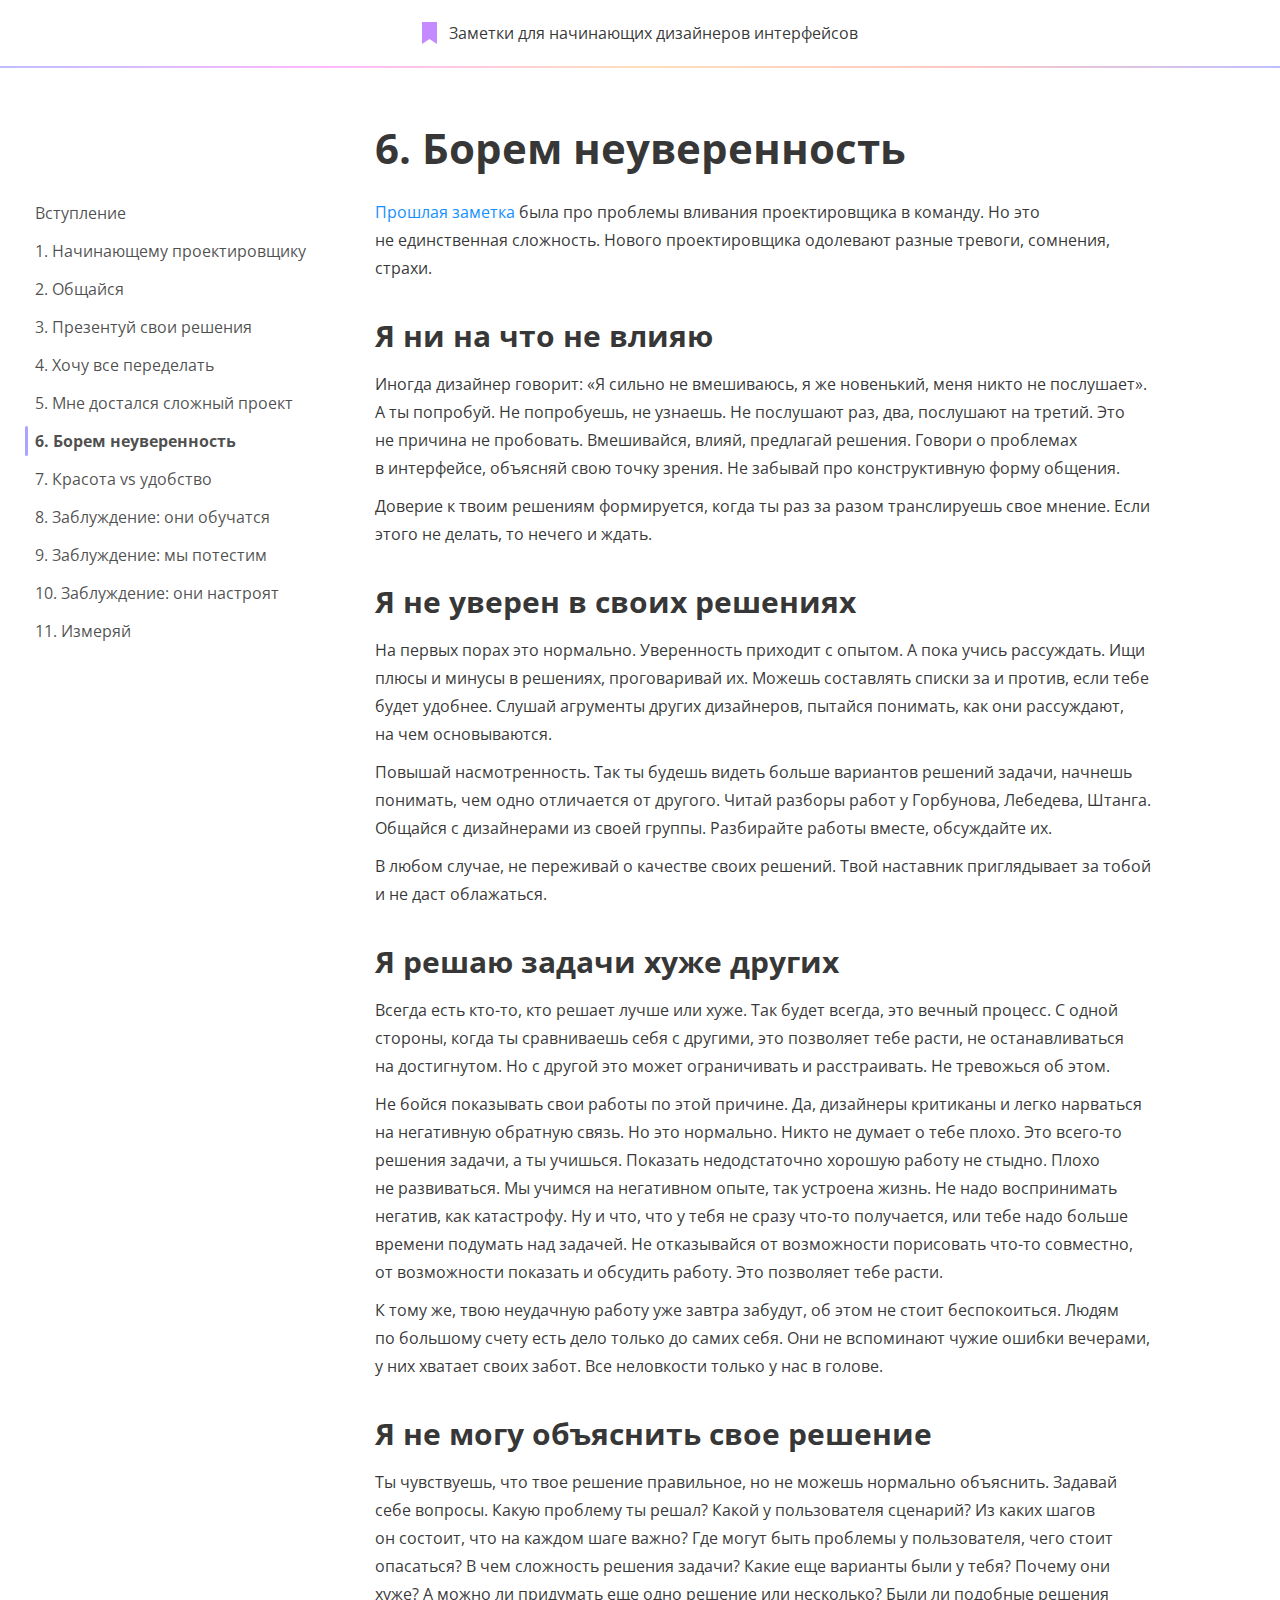
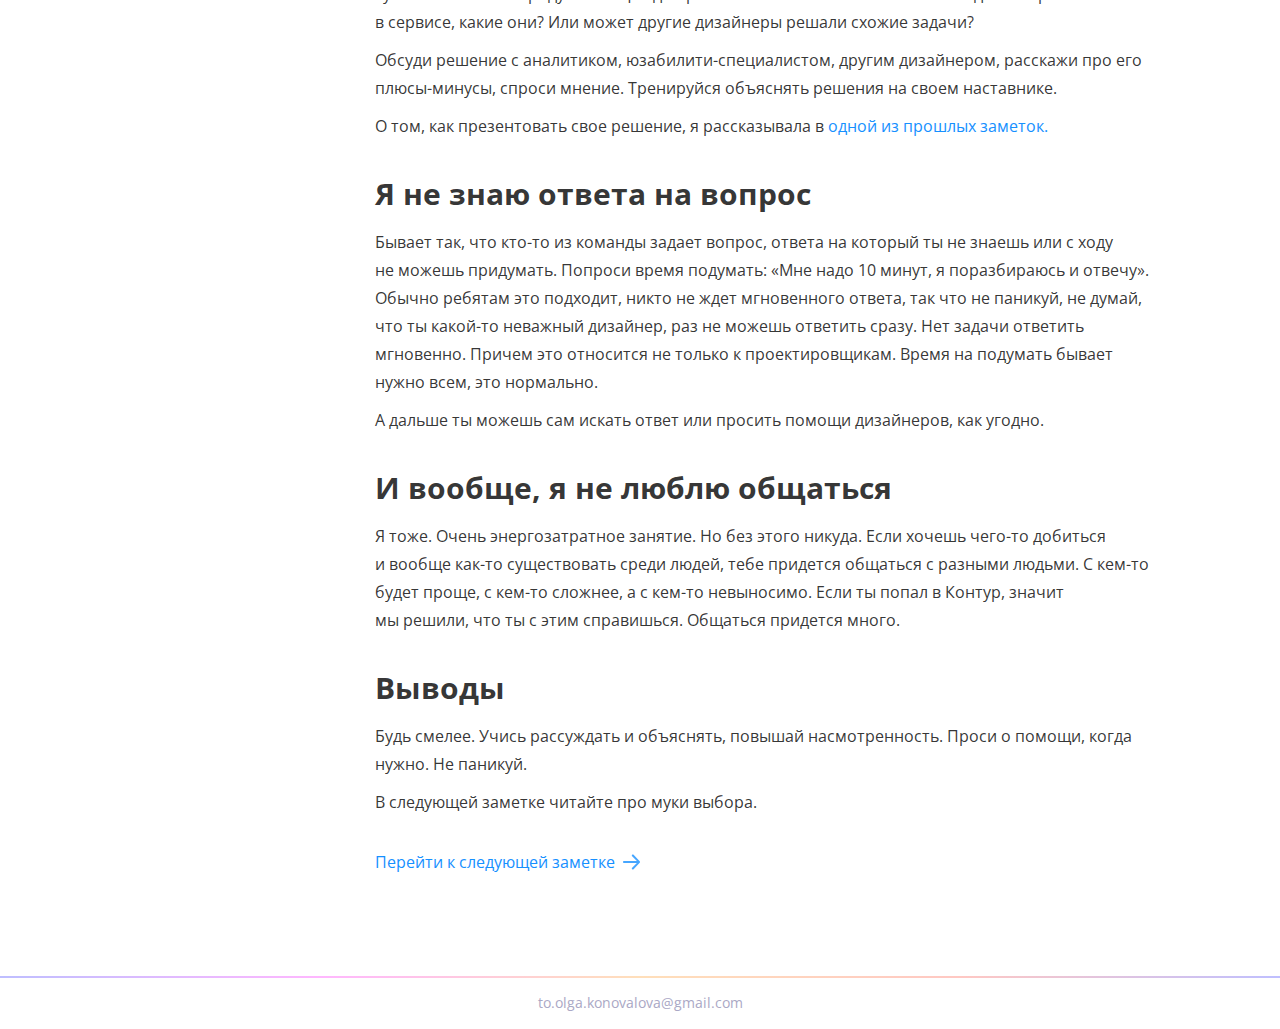
==== commit 2ea99cc6: "fix" ====
--- a/be-confident.html
+++ b/be-confident.html
@@ -40,81 +40,82 @@
 
     <script src="./header.js"></script>
         
-    <div class="text">
-        <h1>6. Борем неуверенность</h1>
-            <p>
-                <a href="./too-hard.html">Прошлая заметка</a> была про проблемы вливания проектировщика в&nbsp;команду. Но&nbsp;это не&nbsp;единственная сложность. Нового проектировщика одолевают разные тревоги, сомнения, страхи.
-            </p>
-        <h2>
-            Я&nbsp;ни&nbsp;на&nbsp;что не&nbsp;влияю
-        </h2>
-            <p>
-                Иногда дизайнер говорит: &laquo;Я&nbsp;сильно не&nbsp;вмешиваюсь, я&nbsp;же новенький, меня никто не&nbsp;послушает&raquo;. А&nbsp;ты&nbsp;попробуй. Не&nbsp;попробуешь, не&nbsp;узнаешь. Не&nbsp;послушают раз, два, послушают на&nbsp;третий. Это не&nbsp;причина не&nbsp;пробовать. Вмешивайся, влияй, предлагай решения. Говори о&nbsp;проблемах в&nbsp;интерфейсе, объясняй свою точку зрения. Не&nbsp;забывай про конструктивную форму общения.
-            </p>
-            <p>
-                Доверие к&nbsp;твоим решениям формируется, когда ты&nbsp;раз за&nbsp;разом транслируешь свое мнение. Если этого не&nbsp;делать, то&nbsp;нечего и&nbsp;ждать.
-            </p>
-        <h2>
-            Я&nbsp;не&nbsp;уверен в&nbsp;своих решениях
-        </h2>
-            <p>
-                На&nbsp;первых порах это нормально. Уверенность приходит с&nbsp;опытом. А&nbsp;пока учись рассуждать. Ищи плюсы и&nbsp;минусы в&nbsp;решениях, проговаривай&nbsp;их. Можешь составлять списки за&nbsp;и&nbsp;против, если тебе будет удобнее. Слушай агрументы других дизайнеров, пытайся понимать, как они рассуждают, на&nbsp;чем основываются.
-            </p>
-            <p>
-                Повышай насмотренность. Так ты&nbsp;будешь видеть больше вариантов решений задачи, начнешь понимать, чем одно отличается от&nbsp;другого. Читай разборы работ у&nbsp;Горбунова, Лебедева, Штанга. Общайся с&nbsp;дизайнерами из&nbsp;своей группы. Разбирайте работы вместе, обсуждайте&nbsp;их.
-            </p>
-            <p>
-                В&nbsp;любом случае, не&nbsp;переживай о&nbsp;качестве своих решений. Твой наставник приглядывает за&nbsp;тобой и&nbsp;не&nbsp;даст облажаться.
-            </p>
-        <h2>
-            Я&nbsp;решаю задачи хуже других
-        </h2>
-            <p>
-                Всегда есть кто-то, кто решает лучше или хуже. Так будет всегда, это вечный процесс. С&nbsp;одной стороны, когда ты&nbsp;сравниваешь себя с&nbsp;другими, это позволяет тебе расти, не&nbsp;останавливаться на&nbsp;достигнутом. Но&nbsp;с&nbsp;другой это может ограничивать и&nbsp;расстраивать. Не&nbsp;тревожься об&nbsp;этом.
-            </p>
-            <p>
-                Не&nbsp;бойся показывать свои работы по&nbsp;этой причине. Да, дизайнеры критиканы и&nbsp;легко нарваться на&nbsp;негативную обратную связь. Но&nbsp;это нормально. Никто не&nbsp;думает о&nbsp;тебе плохо. Это всего-то решения задачи, а&nbsp;ты&nbsp;учишься. Показать недодстаточно хорошую работу не&nbsp;стыдно. Плохо не&nbsp;развиваться. Мы&nbsp;учимся на&nbsp;негативном опыте, так устроена жизнь. Не&nbsp;надо воспринимать негатив, как катастрофу. Ну&nbsp;и&nbsp;что, что у&nbsp;тебя не&nbsp;сразу что-то получается, или тебе надо больше времени подумать над задачей. Не&nbsp;отказывайся от&nbsp;возможности порисовать что-то совместно, от&nbsp;возможности показать и&nbsp;обсудить работу. Это позволяет тебе расти.
-            </p>
-            <p>
-                К&nbsp;тому&nbsp;же, твою неудачную работу уже завтра забудут, об&nbsp;этом не&nbsp;стоит беспокоиться. Людям по&nbsp;большому счету есть дело только до&nbsp;самих себя. Они не&nbsp;вспоминают чужие ошибки вечерами, у&nbsp;них хватает своих забот. Все неловкости только у&nbsp;нас в&nbsp;голове.
-            </p>
-        <h2>
-            Я&nbsp;не&nbsp;могу объяснить свое решение
-        </h2>
-            <p>
-                Ты&nbsp;чувствуешь, что твое решение правильное, но&nbsp;не&nbsp;можешь нормально объяснить. Задавай себе вопросы. Какую проблему ты&nbsp;решал? Какой у&nbsp;пользователя сценарий? Из&nbsp;каких шагов он&nbsp;состоит, что на&nbsp;каждом шаге важно? Где могут быть проблемы у&nbsp;пользователя, чего стоит опасаться? В&nbsp;чем сложность решения задачи? Какие еще варианты были у&nbsp;тебя? Почему они хуже? А&nbsp;можно&nbsp;ли придумать еще одно решение или несколько? Были&nbsp;ли подобные решения в&nbsp;сервисе, какие они? Или может другие дизайнеры решали схожие задачи?
-            </p>
-            <p>
-                Обсуди решение с&nbsp;аналитиком, юзабилити-специалистом, другим дизайнером, расскажи про его плюсы-минусы, спроси мнение. Тренируйся объяснять решения на&nbsp;своем наставнике.
-            </p>
-            <p>
-                О&nbsp;том, как презентовать свое решение, я&nbsp;рассказывала в&nbsp;<a href="./present.html">одной из&nbsp;прошлых заметок.</a>
-            </p>
-        <h2>
-            Я&nbsp;не&nbsp;знаю ответа на&nbsp;вопрос
-        </h2>
-            <p>
-                Бывает так, что кто-то из&nbsp;команды задает вопрос, ответа на&nbsp;который ты&nbsp;не&nbsp;знаешь или с&nbsp;ходу не&nbsp;можешь придумать. Попроси время подумать: &laquo;Мне надо 10&nbsp;минут, я&nbsp;поразбираюсь и&nbsp;отвечу&raquo;. Обычно ребятам это подходит, никто не&nbsp;ждет мгновенного ответа, так что не&nbsp;паникуй, не&nbsp;думай, что ты&nbsp;какой-то неважный дизайнер, раз не&nbsp;можешь ответить сразу. Нет задачи ответить мгновенно. Причем это относится не&nbsp;только к&nbsp;проектировщикам. Время на&nbsp;подумать бывает нужно всем, это нормально.
-            </p>
-            <p>
-                А&nbsp;дальше ты&nbsp;можешь сам искать ответ или просить помощи дизайнеров, как угодно.
-            </p>
-        <h2>
-            И&nbsp;вообще, я&nbsp;не&nbsp;люблю общаться
-        </h2>
-            <p>
-                Я&nbsp;тоже. Очень энергозатратное занятие. Но&nbsp;без этого никуда. Если хочешь чего-то добиться и&nbsp;вообще как-то существовать среди людей, тебе придется общаться с&nbsp;разными людьми. С&nbsp;кем-то будет проще, с&nbsp;кем-то сложнее, а&nbsp;с&nbsp;кем-то невыносимо. Если ты&nbsp;попал в&nbsp;Контур, значит мы&nbsp;решили, что ты&nbsp;с&nbsp;этим справишься. Общаться придется много.
-            </p>
-        <h2>
-            Выводы
-        </h2>
-            <p>
-                Будь смелее. Учись рассуждать и&nbsp;объяснять, повышай насмотренность. Проси о&nbsp;помощи, когда нужно. Не&nbsp;паникуй.
-            </p>
-            <p>
-                В&nbsp;следующей заметке читайте про муки выбора.
-            </p>
-
+    <div class="main">
+        <div class="text">
+            <h1>6. Борем неуверенность</h1>
+                <p>
+                    <a href="./too-hard.html">Прошлая заметка</a> была про проблемы вливания проектировщика в&nbsp;команду. Но&nbsp;это не&nbsp;единственная сложность. Нового проектировщика одолевают разные тревоги, сомнения, страхи.
+                </p>
+            <h2>
+                Я&nbsp;ни&nbsp;на&nbsp;что не&nbsp;влияю
+            </h2>
+                <p>
+                    Иногда дизайнер говорит: &laquo;Я&nbsp;сильно не&nbsp;вмешиваюсь, я&nbsp;же новенький, меня никто не&nbsp;послушает&raquo;. А&nbsp;ты&nbsp;попробуй. Не&nbsp;попробуешь, не&nbsp;узнаешь. Не&nbsp;послушают раз, два, послушают на&nbsp;третий. Это не&nbsp;причина не&nbsp;пробовать. Вмешивайся, влияй, предлагай решения. Говори о&nbsp;проблемах в&nbsp;интерфейсе, объясняй свою точку зрения. Не&nbsp;забывай про конструктивную форму общения.
+                </p>
+                <p>
+                    Доверие к&nbsp;твоим решениям формируется, когда ты&nbsp;раз за&nbsp;разом транслируешь свое мнение. Если этого не&nbsp;делать, то&nbsp;нечего и&nbsp;ждать.
+                </p>
+            <h2>
+                Я&nbsp;не&nbsp;уверен в&nbsp;своих решениях
+            </h2>
+                <p>
+                    На&nbsp;первых порах это нормально. Уверенность приходит с&nbsp;опытом. А&nbsp;пока учись рассуждать. Ищи плюсы и&nbsp;минусы в&nbsp;решениях, проговаривай&nbsp;их. Можешь составлять списки за&nbsp;и&nbsp;против, если тебе будет удобнее. Слушай агрументы других дизайнеров, пытайся понимать, как они рассуждают, на&nbsp;чем основываются.
+                </p>
+                <p>
+                    Повышай насмотренность. Так ты&nbsp;будешь видеть больше вариантов решений задачи, начнешь понимать, чем одно отличается от&nbsp;другого. Читай разборы работ у&nbsp;Горбунова, Лебедева, Штанга. Общайся с&nbsp;дизайнерами из&nbsp;своей группы. Разбирайте работы вместе, обсуждайте&nbsp;их.
+                </p>
+                <p>
+                    В&nbsp;любом случае, не&nbsp;переживай о&nbsp;качестве своих решений. Твой наставник приглядывает за&nbsp;тобой и&nbsp;не&nbsp;даст облажаться.
+                </p>
+            <h2>
+                Я&nbsp;решаю задачи хуже других
+            </h2>
+                <p>
+                    Всегда есть кто-то, кто решает лучше или хуже. Так будет всегда, это вечный процесс. С&nbsp;одной стороны, когда ты&nbsp;сравниваешь себя с&nbsp;другими, это позволяет тебе расти, не&nbsp;останавливаться на&nbsp;достигнутом. Но&nbsp;с&nbsp;другой это может ограничивать и&nbsp;расстраивать. Не&nbsp;тревожься об&nbsp;этом.
+                </p>
+                <p>
+                    Не&nbsp;бойся показывать свои работы по&nbsp;этой причине. Да, дизайнеры критиканы и&nbsp;легко нарваться на&nbsp;негативную обратную связь. Но&nbsp;это нормально. Никто не&nbsp;думает о&nbsp;тебе плохо. Это всего-то решения задачи, а&nbsp;ты&nbsp;учишься. Показать недодстаточно хорошую работу не&nbsp;стыдно. Плохо не&nbsp;развиваться. Мы&nbsp;учимся на&nbsp;негативном опыте, так устроена жизнь. Не&nbsp;надо воспринимать негатив, как катастрофу. Ну&nbsp;и&nbsp;что, что у&nbsp;тебя не&nbsp;сразу что-то получается, или тебе надо больше времени подумать над задачей. Не&nbsp;отказывайся от&nbsp;возможности порисовать что-то совместно, от&nbsp;возможности показать и&nbsp;обсудить работу. Это позволяет тебе расти.
+                </p>
+                <p>
+                    К&nbsp;тому&nbsp;же, твою неудачную работу уже завтра забудут, об&nbsp;этом не&nbsp;стоит беспокоиться. Людям по&nbsp;большому счету есть дело только до&nbsp;самих себя. Они не&nbsp;вспоминают чужие ошибки вечерами, у&nbsp;них хватает своих забот. Все неловкости только у&nbsp;нас в&nbsp;голове.
+                </p>
+            <h2>
+                Я&nbsp;не&nbsp;могу объяснить свое решение
+            </h2>
+                <p>
+                    Ты&nbsp;чувствуешь, что твое решение правильное, но&nbsp;не&nbsp;можешь нормально объяснить. Задавай себе вопросы. Какую проблему ты&nbsp;решал? Какой у&nbsp;пользователя сценарий? Из&nbsp;каких шагов он&nbsp;состоит, что на&nbsp;каждом шаге важно? Где могут быть проблемы у&nbsp;пользователя, чего стоит опасаться? В&nbsp;чем сложность решения задачи? Какие еще варианты были у&nbsp;тебя? Почему они хуже? А&nbsp;можно&nbsp;ли придумать еще одно решение или несколько? Были&nbsp;ли подобные решения в&nbsp;сервисе, какие они? Или может другие дизайнеры решали схожие задачи?
+                </p>
+                <p>
+                    Обсуди решение с&nbsp;аналитиком, юзабилити-специалистом, другим дизайнером, расскажи про его плюсы-минусы, спроси мнение. Тренируйся объяснять решения на&nbsp;своем наставнике.
+                </p>
+                <p>
+                    О&nbsp;том, как презентовать свое решение, я&nbsp;рассказывала в&nbsp;<a href="./present.html">одной из&nbsp;прошлых заметок.</a>
+                </p>
+            <h2>
+                Я&nbsp;не&nbsp;знаю ответа на&nbsp;вопрос
+            </h2>
+                <p>
+                    Бывает так, что кто-то из&nbsp;команды задает вопрос, ответа на&nbsp;который ты&nbsp;не&nbsp;знаешь или с&nbsp;ходу не&nbsp;можешь придумать. Попроси время подумать: &laquo;Мне надо 10&nbsp;минут, я&nbsp;поразбираюсь и&nbsp;отвечу&raquo;. Обычно ребятам это подходит, никто не&nbsp;ждет мгновенного ответа, так что не&nbsp;паникуй, не&nbsp;думай, что ты&nbsp;какой-то неважный дизайнер, раз не&nbsp;можешь ответить сразу. Нет задачи ответить мгновенно. Причем это относится не&nbsp;только к&nbsp;проектировщикам. Время на&nbsp;подумать бывает нужно всем, это нормально.
+                </p>
+                <p>
+                    А&nbsp;дальше ты&nbsp;можешь сам искать ответ или просить помощи дизайнеров, как угодно.
+                </p>
+            <h2>
+                И&nbsp;вообще, я&nbsp;не&nbsp;люблю общаться
+            </h2>
+                <p>
+                    Я&nbsp;тоже. Очень энергозатратное занятие. Но&nbsp;без этого никуда. Если хочешь чего-то добиться и&nbsp;вообще как-то существовать среди людей, тебе придется общаться с&nbsp;разными людьми. С&nbsp;кем-то будет проще, с&nbsp;кем-то сложнее, а&nbsp;с&nbsp;кем-то невыносимо. Если ты&nbsp;попал в&nbsp;Контур, значит мы&nbsp;решили, что ты&nbsp;с&nbsp;этим справишься. Общаться придется много.
+                </p>
+            <h2>
+                Выводы
+            </h2>
+                <p>
+                    Будь смелее. Учись рассуждать и&nbsp;объяснять, повышай насмотренность. Проси о&nbsp;помощи, когда нужно. Не&nbsp;паникуй.
+                </p>
+                <p>
+                    В&nbsp;следующей заметке читайте про муки выбора.
+                </p>
+        </div>
     </div>
 
 </body>
--- a/style.css
+++ b/style.css
@@ -1,10 +1,12 @@
+html, body {
+    height: 100%;
+    display: flex;
+    flex-direction: column;
+}
+
 body {
     overflow: auto;
     width: 100%;
-    display: flex;
-    flex-direction: row;
-    flex-wrap: wrap;
-    justify-content: center;
     font-family: 'Open Sans', sans-serif;
     font-style: normal;
     font-weight: 400;
@@ -12,17 +14,26 @@
     line-height: 28px;
     color: rgba(0, 0, 0, 0.80);
 }
-footer {
-    width: 100%;
+.header {
+    width: 100%;
+    display: flex;
+    flex-direction: column;
+}
+.main {
     display: flex;
     flex-direction: row;
     flex-wrap: wrap;
+    align-items: center;
     justify-content: center;
+    flex: 1;
+}
+footer {
+    width: 100%;
 }
 .footer-content {
-    max-width: 780px;
-    width: 100%;
-    margin-right: 100px;
+    display: flex;
+    justify-content: center;
+    width: 100%;
     margin-top: 15px;
     margin-bottom: 16px;
 }
@@ -108,7 +119,7 @@
     top: 0;
     align-self: flex-start; 
     width: 320px;
-    margin-top: 129px;
+    margin-top: 104px;
     margin-right: 30px;
     padding-top: 22px;
     font-style: normal;
@@ -367,8 +378,10 @@
             display: none;
         }
         .title-container span {
-            font-size: 22px;
-            line-height: 22px;
+            line-height: 20px;
+        }
+        .title-container svg {
+            display: none;
         }
     }
 
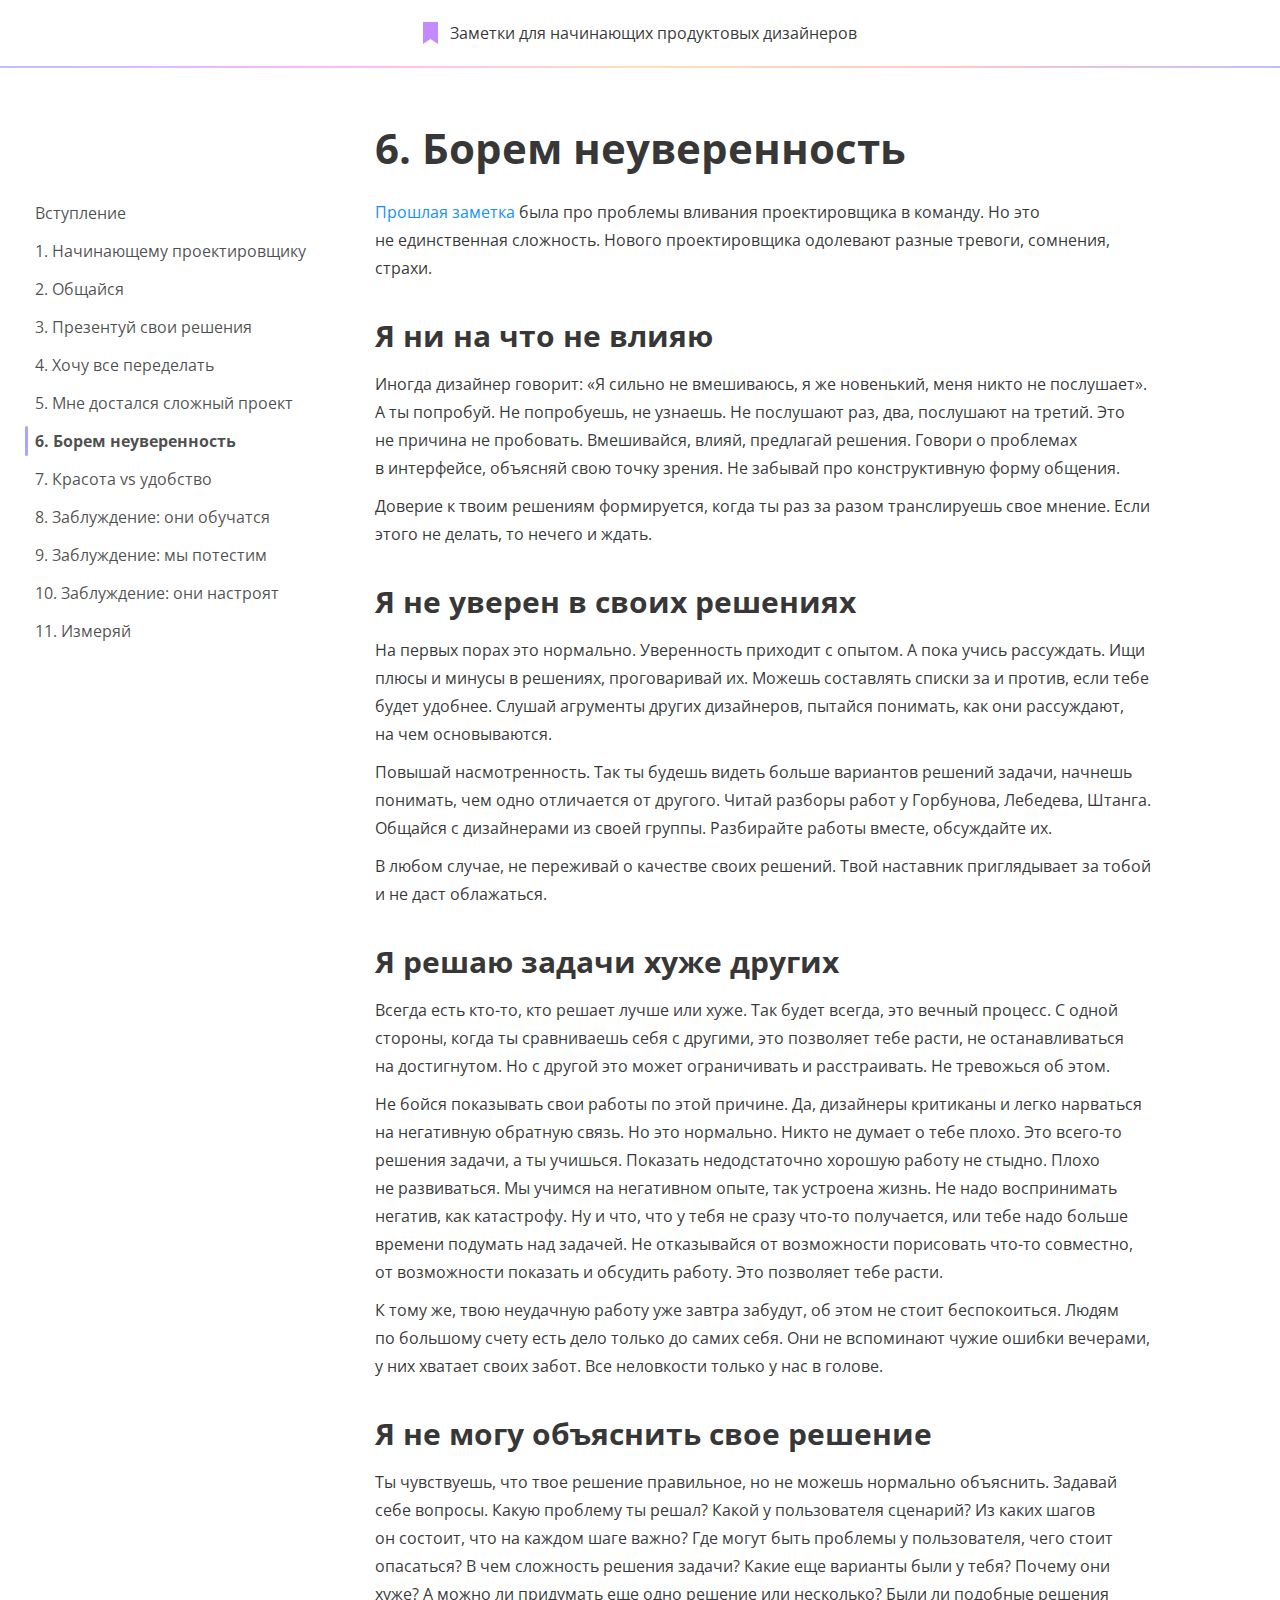
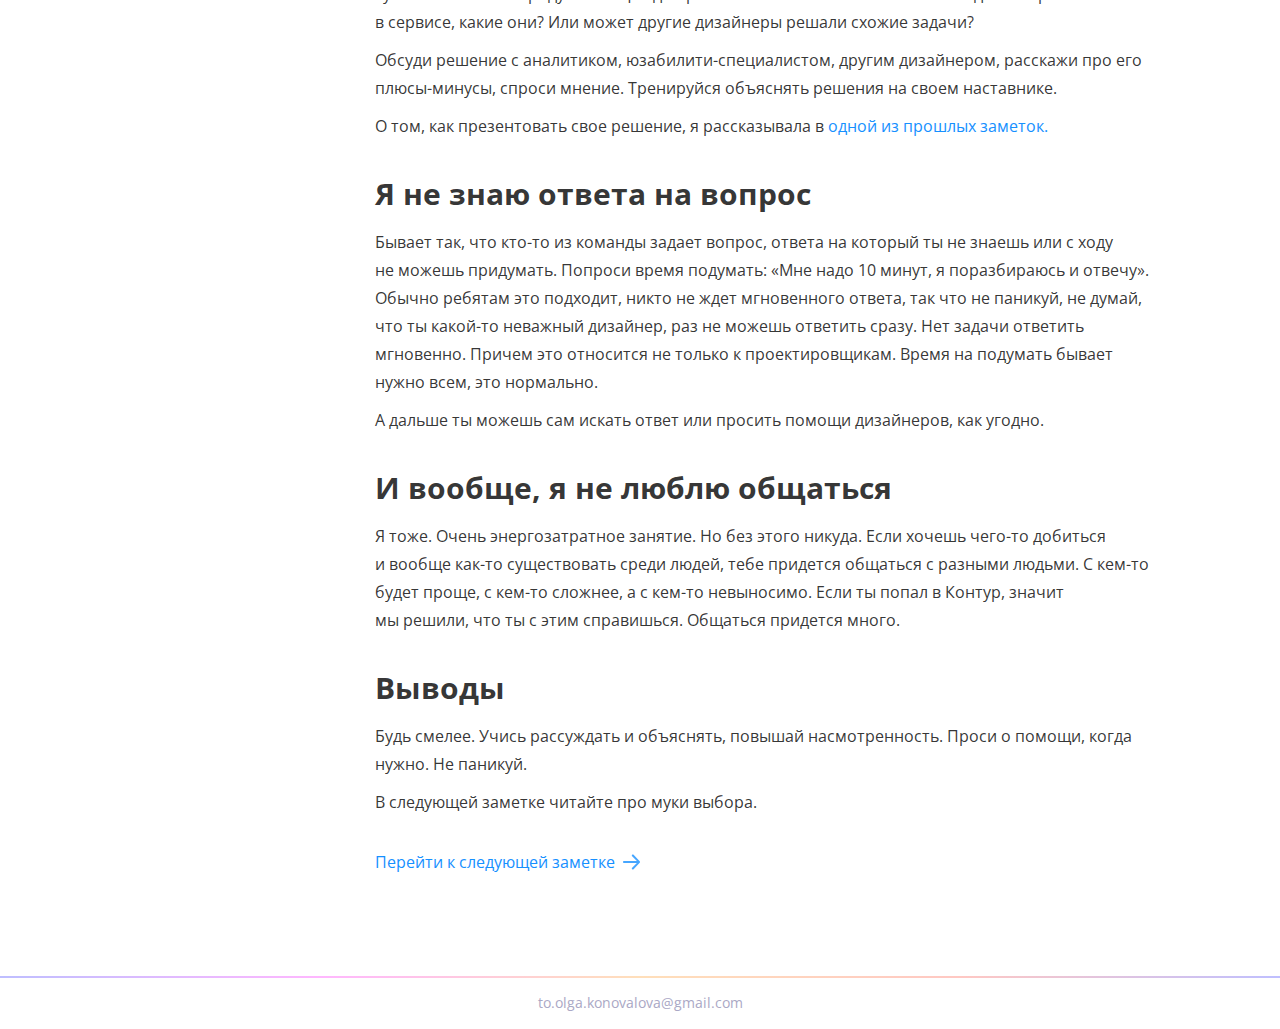
==== commit de83f559: "Поменяла тайтл на всех страницах" ====
--- a/be-confident.html
+++ b/be-confident.html
@@ -6,9 +6,9 @@
     <meta http-equiv="X-UA-Compatible" content="IE=edge">
     <meta name="viewport" content="width=device-width">
 
-    <title>Заметки для начинающих дизайнеров интерфейсов</title>
-    <meta name="title" content="Заметки для начинающих дизайнеров интерфейсов">
-    <meta name="description" content="Заметки для начинающих дизайнеров интерфейсов">
+    <title>Заметки для начинающих продуктовых дизайнеров</title>
+    <meta name="title" content="Заметки для начинающих продуктовых дизайнеров">
+    <meta name="description" content="Заметки для начинающих продуктовых дизайнеров">
 
     <script src="https://ajax.googleapis.com/ajax/libs/jquery/3.6.0/jquery.min.js"></script>
 
--- a/style.css
+++ b/style.css
@@ -3,7 +3,6 @@
     display: flex;
     flex-direction: column;
 }
-
 body {
     overflow: auto;
     width: 100%;
@@ -23,7 +22,6 @@
     display: flex;
     flex-direction: row;
     flex-wrap: wrap;
-    align-items: center;
     justify-content: center;
     flex: 1;
 }
@@ -36,10 +34,6 @@
     width: 100%;
     margin-top: 15px;
     margin-bottom: 16px;
-}
-.facepalm {
-    width: 320px;
-    margin-right: 30px;
 }
 ::-webkit-scrollbar {
     width: 0px;
@@ -177,8 +171,6 @@
     align-items: center;
     gap: 12px   ;
 }
-.title-container span {
-}
 span a {
     text-decoration: none;
     color: rgba(0, 7, 71, 0.4);
@@ -219,7 +211,7 @@
 
 }
 
-/* @media (prefers-color-scheme: dark) {
+@media (prefers-color-scheme: dark) {
     :root {
         color-scheme: dark; 
         background-color: #121212;
@@ -293,7 +285,7 @@
     .navigation li.active:hover {
         background: url('IMG/Rectangle_dark.svg') no-repeat left center;
     }
-  } */
+  }
 
 @media only screen 
     and (min-width: 300px)
@@ -340,7 +332,7 @@
             display: none;
             position: absolute;
             width: 100%;
-            top: -56px;
+            top: -38px;
             left: 0;
             font-size: 16px;
             box-shadow: 0px 6px 20px rgba(0, 0, 0, 0.2);
@@ -368,14 +360,6 @@
             margin-bottom: 50px;
             padding-left: 24px;
             padding-right: 24px;
-        }
-        .footer-content {
-            margin-right: 0;
-            padding-left: 24px;
-            padding-right: 24px;
-        }
-        .facepalm {
-            display: none;
         }
         .title-container span {
             line-height: 20px;
@@ -403,4 +387,4 @@
         .donation {
             margin-right: 14px;
         }
-    }+    }
